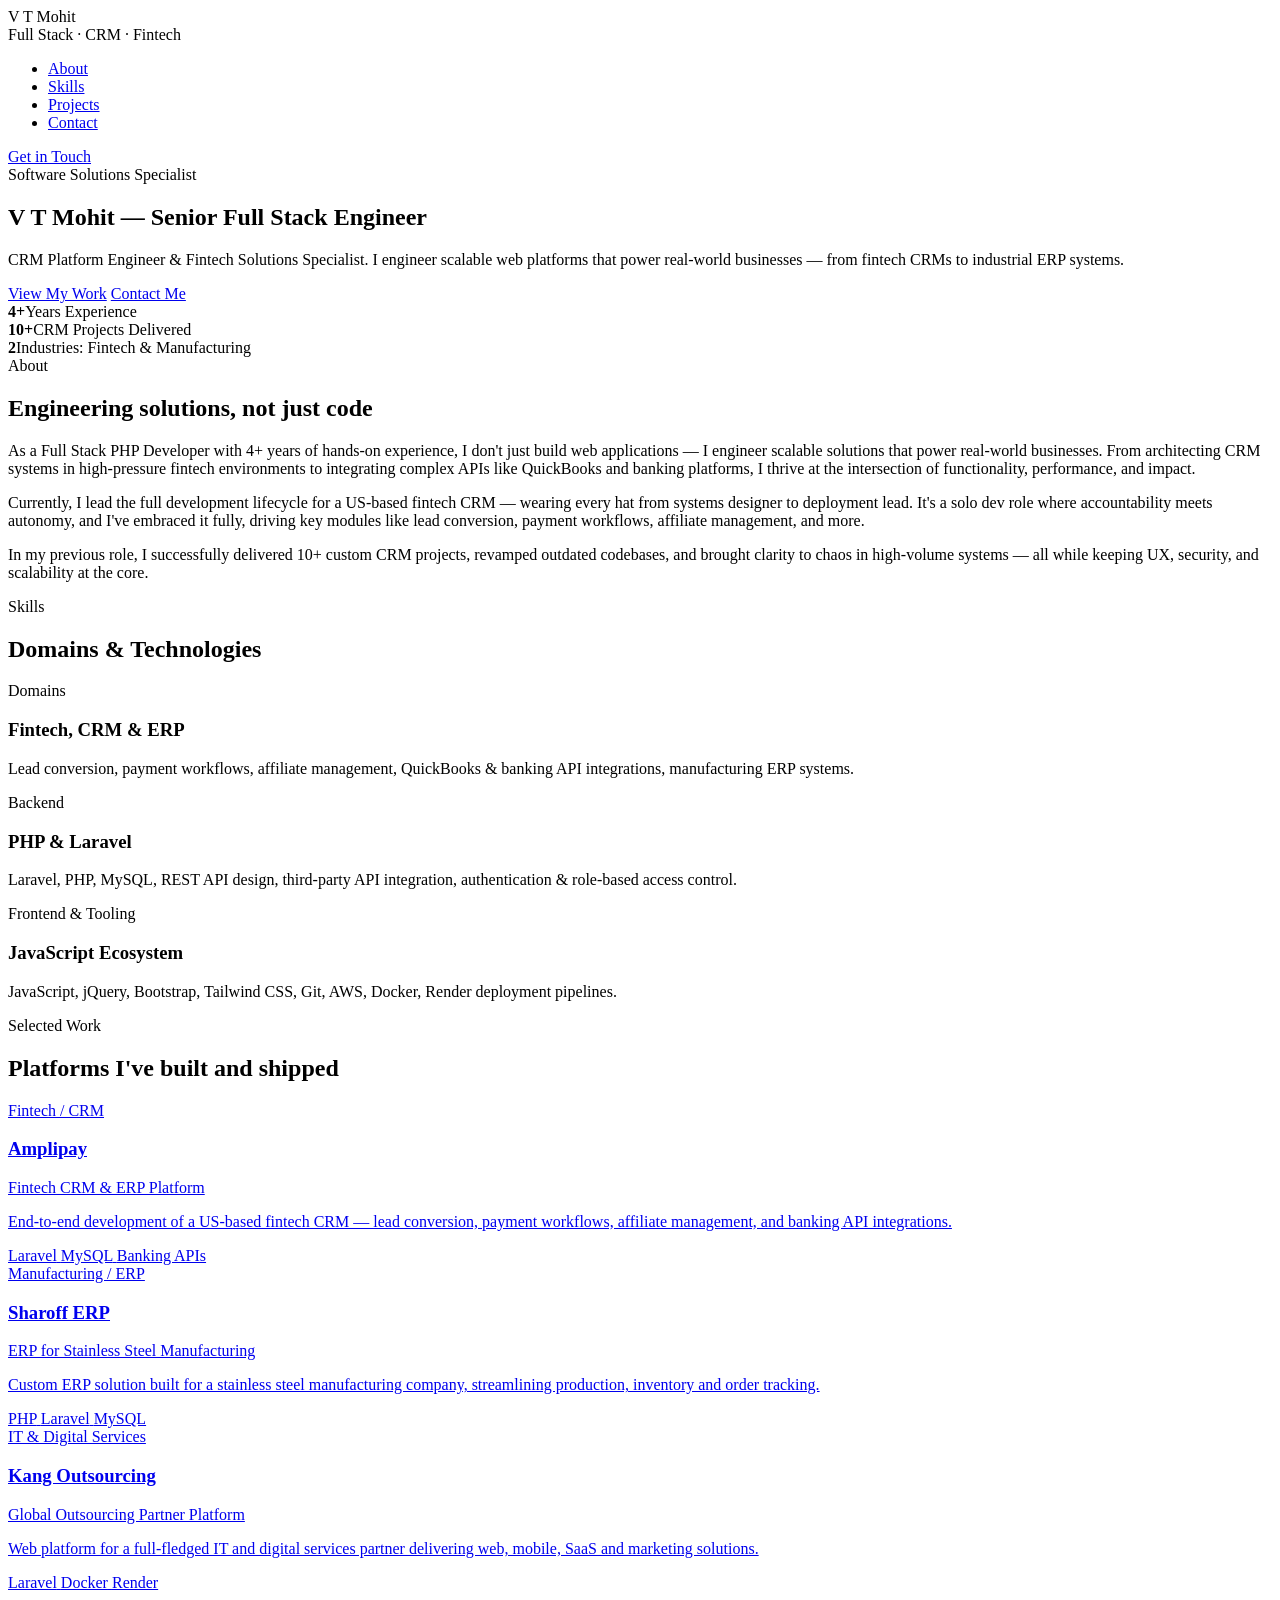
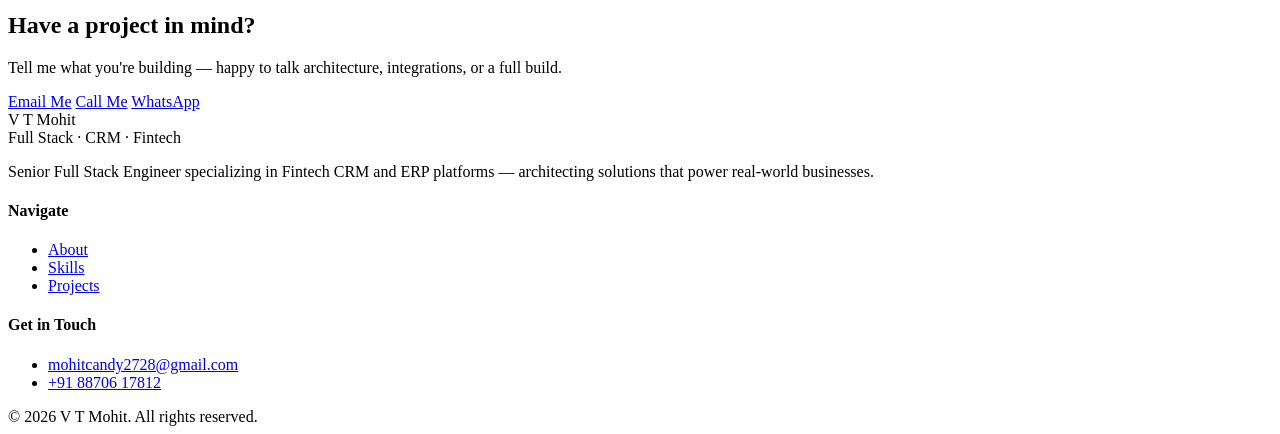
==== index.html @ b4bec5df "Create initial portfolio webpage in index.html This HTML file serves as a personal portfolio webpage" ====
<!DOCTYPE html>
<html lang="en">
<head>
    <meta charset="UTF-8">
    <meta name="viewport" content="width=device-width, initial-scale=1.0">
    <title>V T Mohit — Senior Full Stack | CRM Platform Engineer | Fintech Solutions Specialist</title>
    <meta name="description" content="Full Stack PHP Developer specializing in Fintech CRM and ERP solutions. 4+ years engineering scalable business platforms.">
    <link rel="preconnect" href="https://fonts.googleapis.com">
    <link href="https://fonts.googleapis.com/css2?family=Playfair+Display:wght@600;700&family=Inter:wght@400;500;600;700&display=swap" rel="stylesheet">
    <link rel="stylesheet" href="css/style.css">
</head>
<body>

    <header class="site-header">
        <div class="container nav">
            <div class="brand">
                <div class="brand-text">
                    <div class="name">V T Mohit</div>
                    <div class="tag">Full Stack &middot; CRM &middot; Fintech</div>
                </div>
            </div>
            <ul class="nav-links">
                <li><a href="#about">About</a></li>
                <li><a href="#skills">Skills</a></li>
                <li><a href="#projects">Projects</a></li>
                <li><a href="#contact">Contact</a></li>
            </ul>
            <div class="nav-cta">
                <a href="mailto:mohitcandy2728@gmail.com" class="btn btn-gold">Get in Touch</a>
            </div>
        </div>
    </header>

    <section class="hero">
        <div class="container hero-inner">
            <div class="eyebrow">Software Solutions Specialist</div>
            <h1>V T Mohit — <span class="accent">Senior Full Stack</span> Engineer</h1>
            <p class="lead">CRM Platform Engineer &amp; Fintech Solutions Specialist. I engineer scalable web platforms that power real-world businesses — from fintech CRMs to industrial ERP systems.</p>
            <div class="hero-actions">
                <a href="#projects" class="btn btn-gold">View My Work</a>
                <a href="#contact" class="btn btn-outline">Contact Me</a>
            </div>
            <div class="hero-stats">
                <div><strong>4+</strong><span>Years Experience</span></div>
                <div><strong>10+</strong><span>CRM Projects Delivered</span></div>
                <div><strong>2</strong><span>Industries: Fintech &amp; Manufacturing</span></div>
            </div>
        </div>
    </section>

    <section id="about">
        <div class="container">
            <div class="section-head">
                <div class="eyebrow">About</div>
                <h2>Engineering solutions, not just code</h2>
            </div>
            <div class="grid-2">
                <div>
                    <p>As a Full Stack PHP Developer with 4+ years of hands-on experience, I don't just build web applications — I engineer scalable solutions that power real-world businesses. From architecting CRM systems in high-pressure fintech environments to integrating complex APIs like QuickBooks and banking platforms, I thrive at the intersection of functionality, performance, and impact.</p>
                    <p>Currently, I lead the full development lifecycle for a US-based fintech CRM — wearing every hat from systems designer to deployment lead. It's a solo dev role where accountability meets autonomy, and I've embraced it fully, driving key modules like lead conversion, payment workflows, affiliate management, and more.</p>
                </div>
                <div>
                    <p>In my previous role, I successfully delivered 10+ custom CRM projects, revamped outdated codebases, and brought clarity to chaos in high-volume systems — all while keeping UX, security, and scalability at the core.</p>
                </div>
            </div>
        </div>
    </section>

    <section id="skills" class="section-alt">
        <div class="container">
            <div class="section-head">
                <div class="eyebrow">Skills</div>
                <h2>Domains &amp; Technologies</h2>
            </div>
            <div class="grid-3">
                <div class="card">
                    <div class="num">Domains</div>
                    <h3>Fintech, CRM &amp; ERP</h3>
                    <p>Lead conversion, payment workflows, affiliate management, QuickBooks &amp; banking API integrations, manufacturing ERP systems.</p>
                </div>
                <div class="card">
                    <div class="num">Backend</div>
                    <h3>PHP &amp; Laravel</h3>
                    <p>Laravel, PHP, MySQL, REST API design, third-party API integration, authentication &amp; role-based access control.</p>
                </div>
                <div class="card">
                    <div class="num">Frontend &amp; Tooling</div>
                    <h3>JavaScript Ecosystem</h3>
                    <p>JavaScript, jQuery, Bootstrap, Tailwind CSS, Git, AWS, Docker, Render deployment pipelines.</p>
                </div>
            </div>
        </div>
    </section>

    <section id="projects">
        <div class="container">
            <div class="section-head">
                <div class="eyebrow">Selected Work</div>
                <h2>Platforms I've built and shipped</h2>
            </div>
            <div class="grid-3">
                <a href="#" class="pf-card">
                    <span class="industry">Fintech / CRM</span>
                    <h3>Amplipay</h3>
                    <div class="tagline">Fintech CRM &amp; ERP Platform</div>
                    <p class="summary">End-to-end development of a US-based fintech CRM — lead conversion, payment workflows, affiliate management, and banking API integrations.</p>
                    <div class="stack">
                        <span class="chip">Laravel</span>
                        <span class="chip">MySQL</span>
                        <span class="chip">Banking APIs</span>
                    </div>
                </a>
                <a href="#" class="pf-card">
                    <span class="industry">Manufacturing / ERP</span>
                    <h3>Sharoff ERP</h3>
                    <div class="tagline">ERP for Stainless Steel Manufacturing</div>
                    <p class="summary">Custom ERP solution built for a stainless steel manufacturing company, streamlining production, inventory and order tracking.</p>
                    <div class="stack">
                        <span class="chip">PHP</span>
                        <span class="chip">Laravel</span>
                        <span class="chip">MySQL</span>
                    </div>
                </a>
                <a href="https://kangoutsourcing-1.onrender.com" target="_blank" class="pf-card">
                    <span class="industry">IT &amp; Digital Services</span>
                    <h3>Kang Outsourcing</h3>
                    <div class="tagline">Global Outsourcing Partner Platform</div>
                    <p class="summary">Web platform for a full-fledged IT and digital services partner delivering web, mobile, SaaS and marketing solutions.</p>
                    <div class="stack">
                        <span class="chip">Laravel</span>
                        <span class="chip">Docker</span>
                        <span class="chip">Render</span>
                    </div>
                </a>
            </div>
        </div>
    </section>

    <section class="cta-band" id="contact">
        <div class="container">
            <h2>Have a project in mind?</h2>
            <p>Tell me what you're building — happy to talk architecture, integrations, or a full build.</p>
            <div class="hero-actions" style="justify-content:center;">
                <a href="mailto:mohitcandy2728@gmail.com" class="btn btn-gold">Email Me</a>
                <a href="tel:+918870617812" class="btn btn-outline">Call Me</a>
                <a href="https://wa.me/918870617812" target="_blank" class="btn btn-outline">WhatsApp</a>
            </div>
        </div>
    </section>

    <footer class="site-footer">
        <div class="container">
            <div class="footer-grid">
                <div class="footer-brand">
                    <div class="brand-text">
                        <div class="name">V T Mohit</div>
                        <div class="tag">Full Stack &middot; CRM &middot; Fintech</div>
                    </div>
                    <p>Senior Full Stack Engineer specializing in Fintech CRM and ERP platforms — architecting solutions that power real-world businesses.</p>
                </div>
                <div>
                    <h4>Navigate</h4>
                    <ul>
                        <li><a href="#about">About</a></li>
                        <li><a href="#skills">Skills</a></li>
                        <li><a href="#projects">Projects</a></li>
                    </ul>
                </div>
                <div>
                    <h4>Get in Touch</h4>
                    <ul>
                        <li><a href="mailto:mohitcandy2728@gmail.com">mohitcandy2728@gmail.com</a></li>
                        <li><a href="tel:+918870617812">+91 88706 17812</a></li>
                    </ul>
                </div>
            </div>
            <div class="footer-bottom">
                <span>&copy; 2026 V T Mohit. All rights reserved.</span>
            </div>
        </div>
    </footer>

</body>
</html>
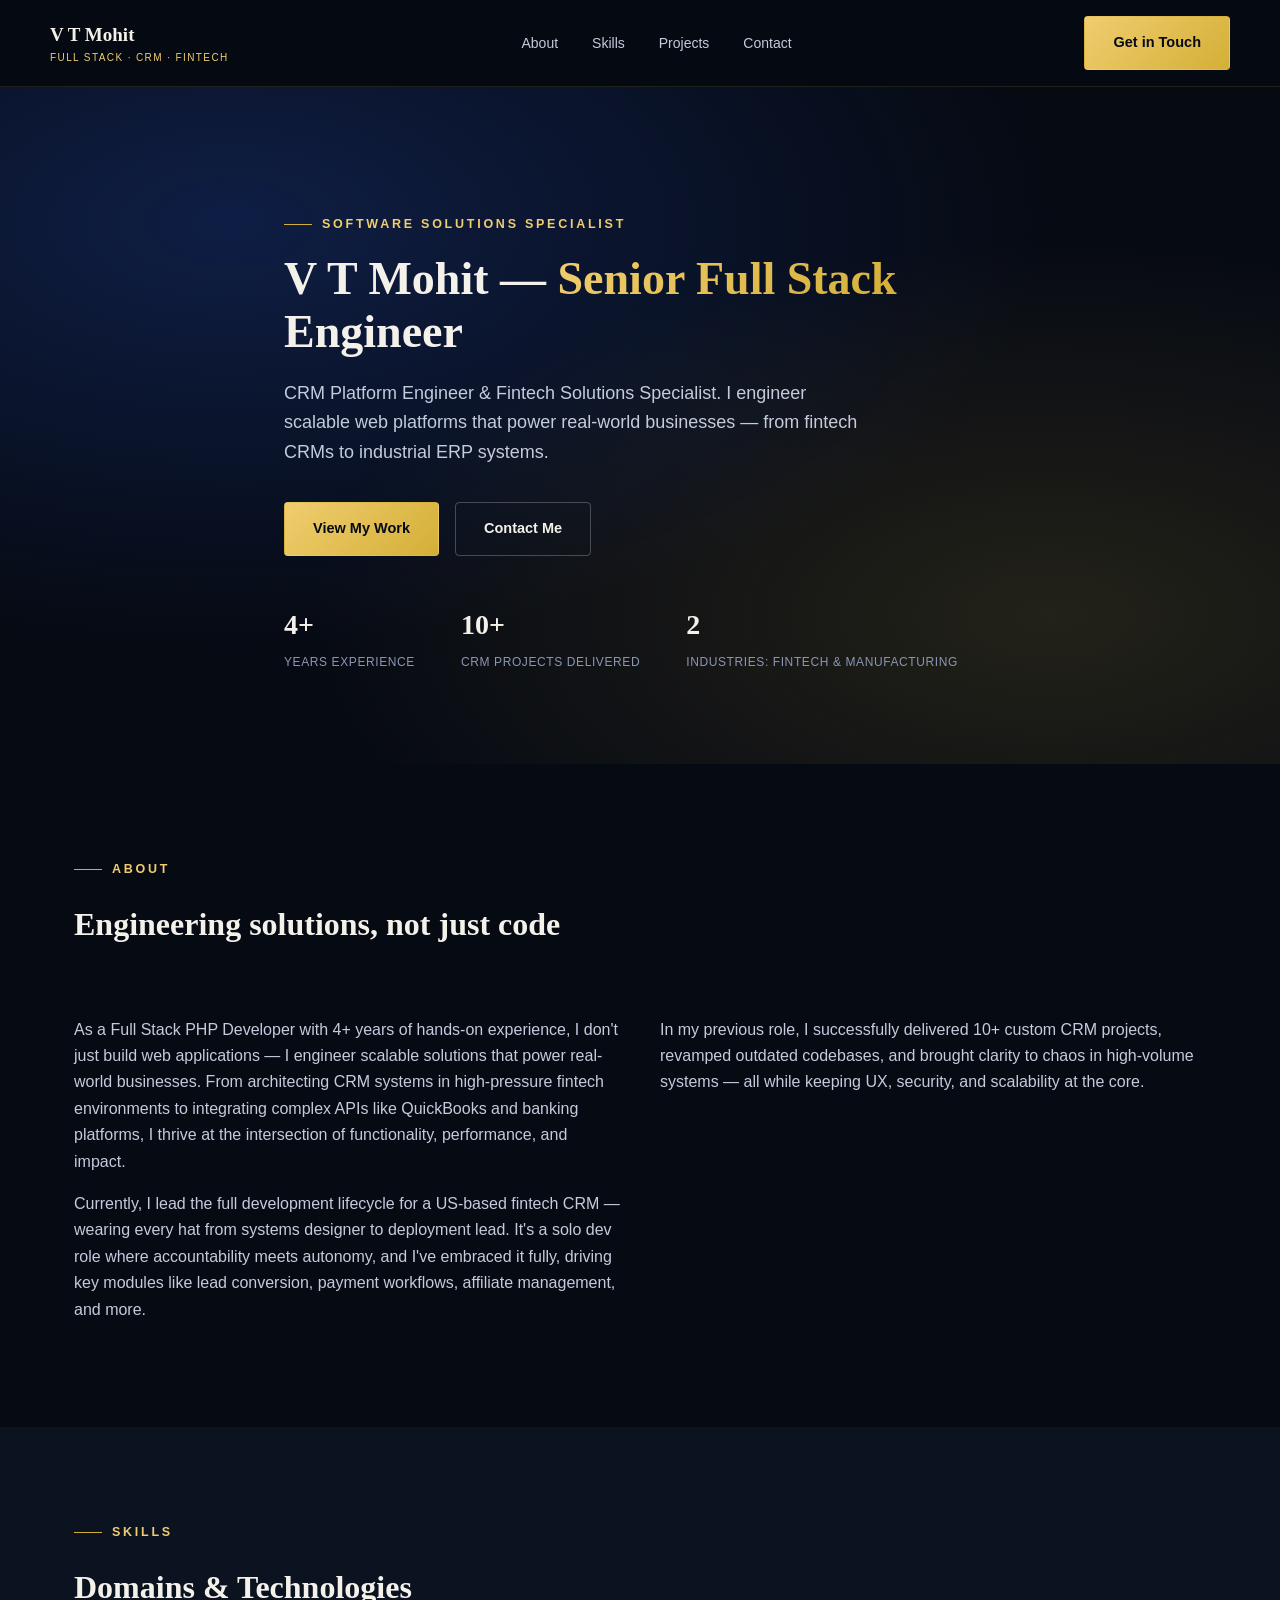
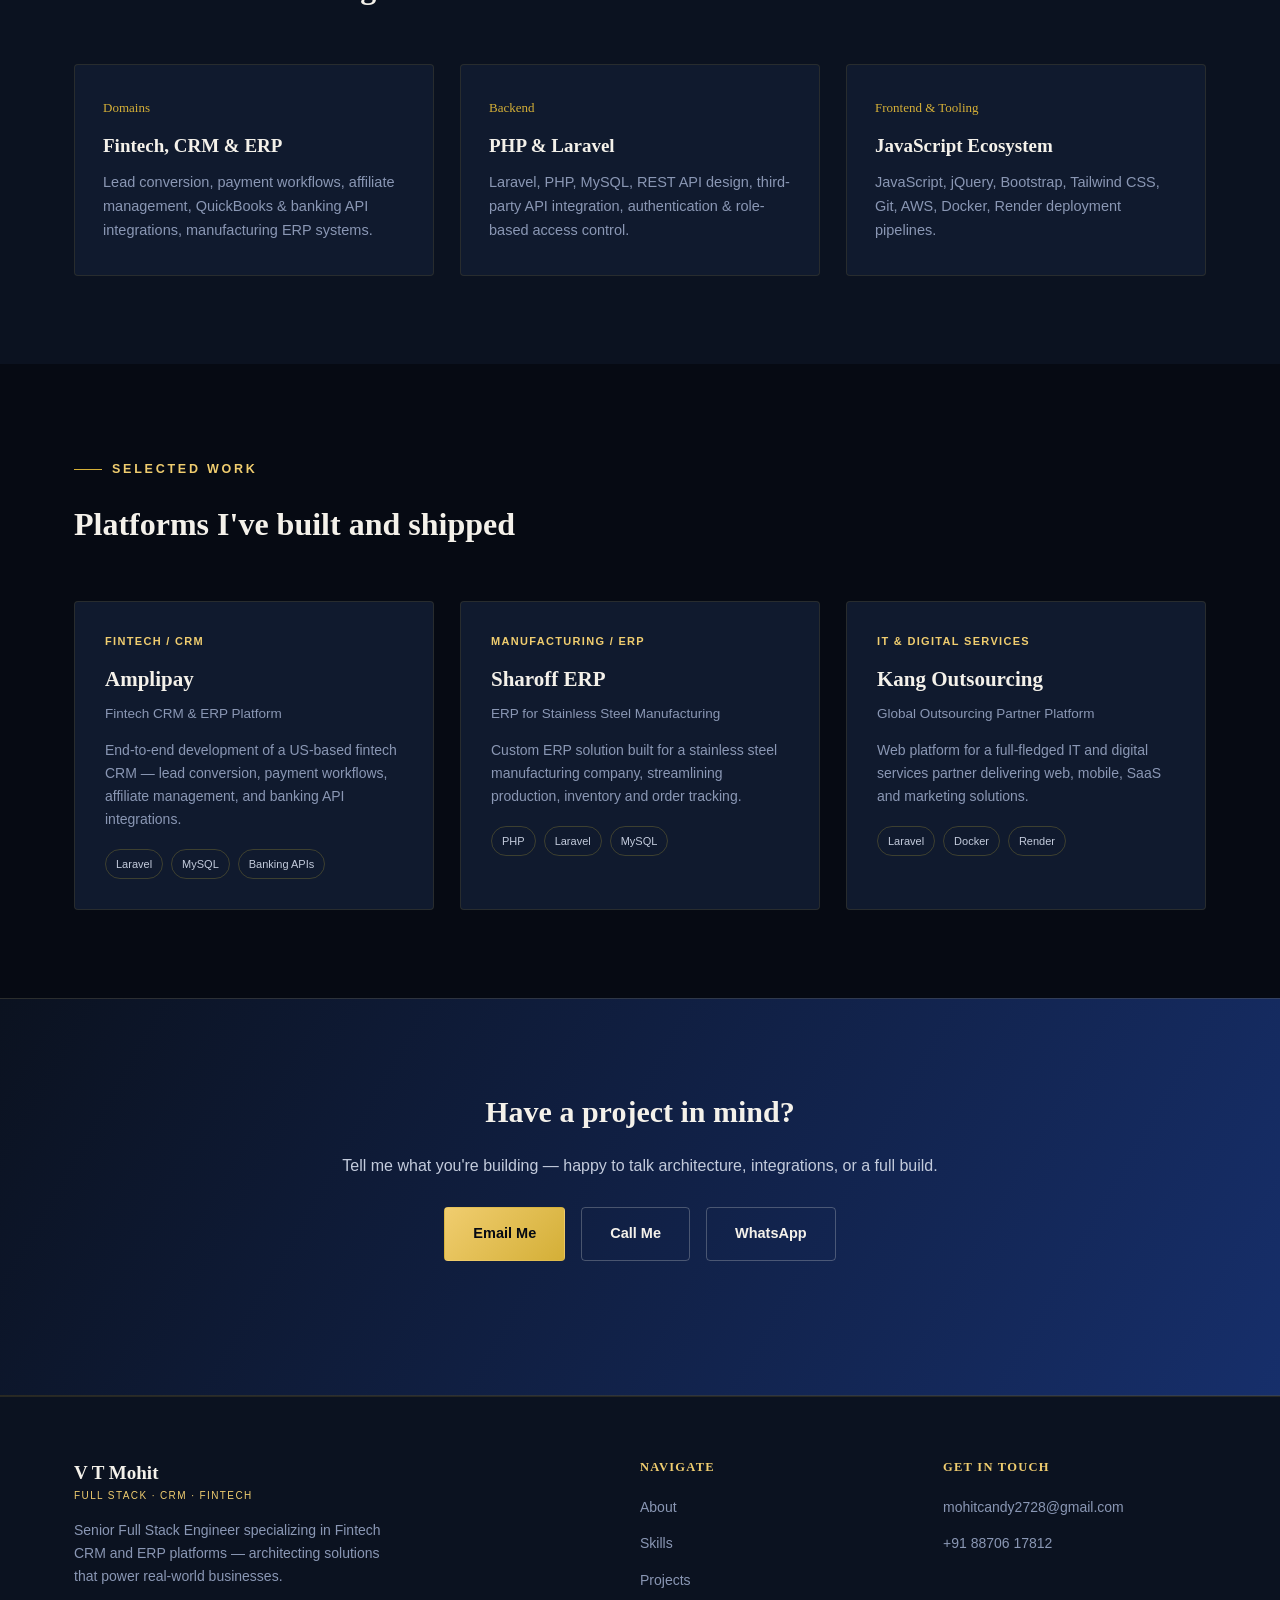
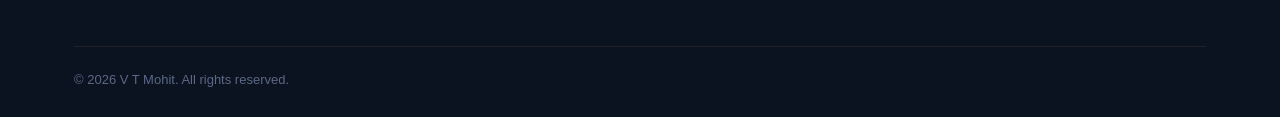
==== commit 81f75d05: "Update stylesheet link in index.html" ====
--- a/index.html
+++ b/index.html
@@ -7,7 +7,7 @@
     <meta name="description" content="Full Stack PHP Developer specializing in Fintech CRM and ERP solutions. 4+ years engineering scalable business platforms.">
     <link rel="preconnect" href="https://fonts.googleapis.com">
     <link href="https://fonts.googleapis.com/css2?family=Playfair+Display:wght@600;700&family=Inter:wght@400;500;600;700&display=swap" rel="stylesheet">
-    <link rel="stylesheet" href="css/style.css">
+    <link rel="stylesheet" href="style.css">
 </head>
 <body>
 
--- a/style.css
+++ b/style.css
@@ -0,0 +1,143 @@
+/* ==========================================================================
+   V T Mohit — Portfolio theme (matches Kang Outsourcing tokens)
+   ========================================================================== */
+:root {
+  --navy-950: #060a13;
+  --navy-900: #0b1220;
+  --navy-800: #101a2e;
+  --blue-500: #2451c4;
+  --gold-500: #d4af37;
+  --gold-300: #f0cd6f;
+  --ivory:    #f4f1ea;
+  --slate-300:#c3cbdc;
+  --slate-400:#8a97b4;
+  --slate-500:#5c6885;
+
+  --font-display: "Playfair Display", "Georgia", serif;
+  --font-body: "Inter", -apple-system, BlinkMacSystemFont, "Segoe UI", sans-serif;
+
+  --radius: 4px;
+  --container: 1180px;
+}
+
+* { box-sizing: border-box; }
+html { scroll-behavior: smooth; }
+
+body {
+  margin: 0;
+  background: var(--navy-950);
+  color: var(--slate-300);
+  font-family: var(--font-body);
+  font-size: 16px;
+  line-height: 1.65;
+  -webkit-font-smoothing: antialiased;
+}
+
+a { color: inherit; text-decoration: none; }
+
+h1, h2, h3, h4 {
+  font-family: var(--font-display);
+  color: var(--ivory);
+  margin: 0 0 0.5em;
+  font-weight: 600;
+}
+
+.container { max-width: var(--container); margin: 0 auto; padding: 0 24px; }
+
+.eyebrow {
+  display: inline-flex; align-items: center; gap: 10px;
+  font-size: 12.5px; letter-spacing: 0.22em; text-transform: uppercase;
+  color: var(--gold-300); font-weight: 600; margin-bottom: 18px;
+}
+.eyebrow::before { content: ""; width: 28px; height: 1px; background: var(--gold-500); }
+
+.btn {
+  display: inline-flex; align-items: center; gap: 8px;
+  padding: 14px 28px; border-radius: var(--radius); font-weight: 600;
+  font-size: 14.5px; cursor: pointer; border: 1px solid transparent; transition: all .2s ease;
+}
+.btn-gold { background: linear-gradient(135deg, var(--gold-300), var(--gold-500)); color: var(--navy-950); }
+.btn-gold:hover { filter: brightness(1.08); transform: translateY(-1px); }
+.btn-outline { border-color: rgba(244,241,234,0.25); color: var(--ivory); }
+.btn-outline:hover { border-color: var(--gold-500); color: var(--gold-300); }
+
+.site-header {
+  position: sticky; top: 0; z-index: 100;
+  background: rgba(6,10,19,0.86); backdrop-filter: blur(10px);
+  border-bottom: 1px solid rgba(212,175,55,0.14);
+}
+.nav { display: flex; align-items: center; justify-content: space-between; padding: 16px 0; }
+.brand-text .name { font-family: var(--font-display); color: var(--ivory); font-size: 19px; font-weight: 700; }
+.brand-text .tag { font-size: 10px; letter-spacing: 0.14em; text-transform: uppercase; color: var(--gold-300); }
+.nav-links { display: flex; gap: 34px; list-style: none; margin: 0; padding: 0; }
+.nav-links a { font-size: 14px; font-weight: 500; color: var(--slate-300); }
+.nav-links a:hover { color: var(--ivory); }
+
+@media (max-width: 800px) { .nav-links { display: none; } }
+
+.hero {
+  padding: 120px 0 90px;
+  background:
+    radial-gradient(ellipse at 18% 20%, rgba(36,81,196,0.28), transparent 55%),
+    radial-gradient(ellipse at 82% 78%, rgba(212,175,55,0.14), transparent 50%),
+    var(--navy-950);
+}
+.hero-inner { max-width: 760px; }
+.hero h1 { font-size: 46px; line-height: 1.15; margin-bottom: 20px; }
+.hero h1 .accent {
+  background: linear-gradient(135deg, var(--gold-300), var(--gold-500));
+  -webkit-background-clip: text; background-clip: text; color: transparent;
+}
+.hero p.lead { font-size: 18px; color: var(--slate-300); max-width: 580px; margin-bottom: 34px; }
+.hero-actions { display: flex; gap: 16px; flex-wrap: wrap; margin-bottom: 46px; }
+.hero-stats { display: flex; gap: 46px; flex-wrap: wrap; }
+.hero-stats div strong { display:block; font-family: var(--font-display); font-size: 28px; color: var(--ivory); }
+.hero-stats div span { font-size: 12px; letter-spacing: .05em; text-transform: uppercase; color: var(--slate-400); }
+
+section { padding: 88px 0; }
+.section-head { max-width: 640px; margin-bottom: 50px; }
+.section-head h2 { font-size: 32px; }
+.section-alt { background: var(--navy-900); }
+
+.grid-3 { display: grid; grid-template-columns: repeat(3, 1fr); gap: 26px; }
+.grid-2 { display: grid; grid-template-columns: repeat(2, 1fr); gap: 40px; }
+@media (max-width: 900px) { .grid-3, .grid-2 { grid-template-columns: 1fr; } }
+
+.card {
+  background: var(--navy-800); border: 1px solid rgba(212,175,55,0.12);
+  border-radius: var(--radius); padding: 32px 28px; transition: all .2s ease;
+}
+.card:hover { border-color: rgba(212,175,55,0.4); transform: translateY(-3px); }
+.card .num { font-family: var(--font-display); color: var(--gold-500); font-size: 13px; margin-bottom: 12px; }
+.card h3 { font-size: 19px; margin-bottom: 10px; }
+.card p { font-size: 14.5px; color: var(--slate-400); margin: 0; }
+
+.pf-card {
+  display: block; background: var(--navy-800); border: 1px solid rgba(212,175,55,0.12);
+  border-radius: var(--radius); padding: 30px; height: 100%;
+}
+.pf-card:hover { border-color: var(--gold-500); }
+.pf-card .industry { font-size: 11px; letter-spacing: .12em; text-transform: uppercase; color: var(--gold-300); font-weight: 700; margin-bottom: 12px; display:block; }
+.pf-card h3 { font-size: 21px; margin-bottom: 6px; }
+.pf-card .tagline { font-size: 13.5px; color: var(--slate-400); margin-bottom: 14px; }
+.pf-card p.summary { font-size: 14px; color: var(--slate-400); }
+.pf-card .stack { display: flex; flex-wrap: wrap; gap: 8px; margin-top: 18px; }
+.chip { font-size: 11px; padding: 5px 10px; border-radius: 100px; border: 1px solid rgba(196,175,55,0.25); color: var(--slate-300); }
+
+.cta-band {
+  background: linear-gradient(120deg, var(--navy-900), var(--blue-500) 220%);
+  border-top: 1px solid rgba(212,175,55,0.15); border-bottom: 1px solid rgba(212,175,55,0.15);
+  text-align: center;
+}
+.cta-band h2 { font-size: 30px; margin-bottom: 12px; }
+.cta-band p { color: var(--slate-300); margin-bottom: 28px; }
+
+.site-footer { background: var(--navy-900); border-top: 1px solid rgba(212,175,55,0.14); padding: 60px 0 26px; }
+.footer-grid { display: grid; grid-template-columns: 2fr 1fr 1fr; gap: 40px; margin-bottom: 44px; }
+@media (max-width: 800px){ .footer-grid { grid-template-columns: 1fr; } }
+.footer-grid h4 { font-size: 12.5px; text-transform: uppercase; letter-spacing: .1em; color: var(--gold-300); margin-bottom: 16px; }
+.footer-grid ul { list-style:none; margin:0; padding:0; display:grid; gap: 10px; }
+.footer-grid a { font-size: 14px; color: var(--slate-400); }
+.footer-grid a:hover { color: var(--ivory); }
+.footer-brand p { font-size: 14px; color: var(--slate-400); max-width: 320px; margin-top: 14px; }
+.footer-bottom { border-top: 1px solid rgba(212,175,55,0.1); padding-top: 22px; font-size: 13px; color: var(--slate-500); }
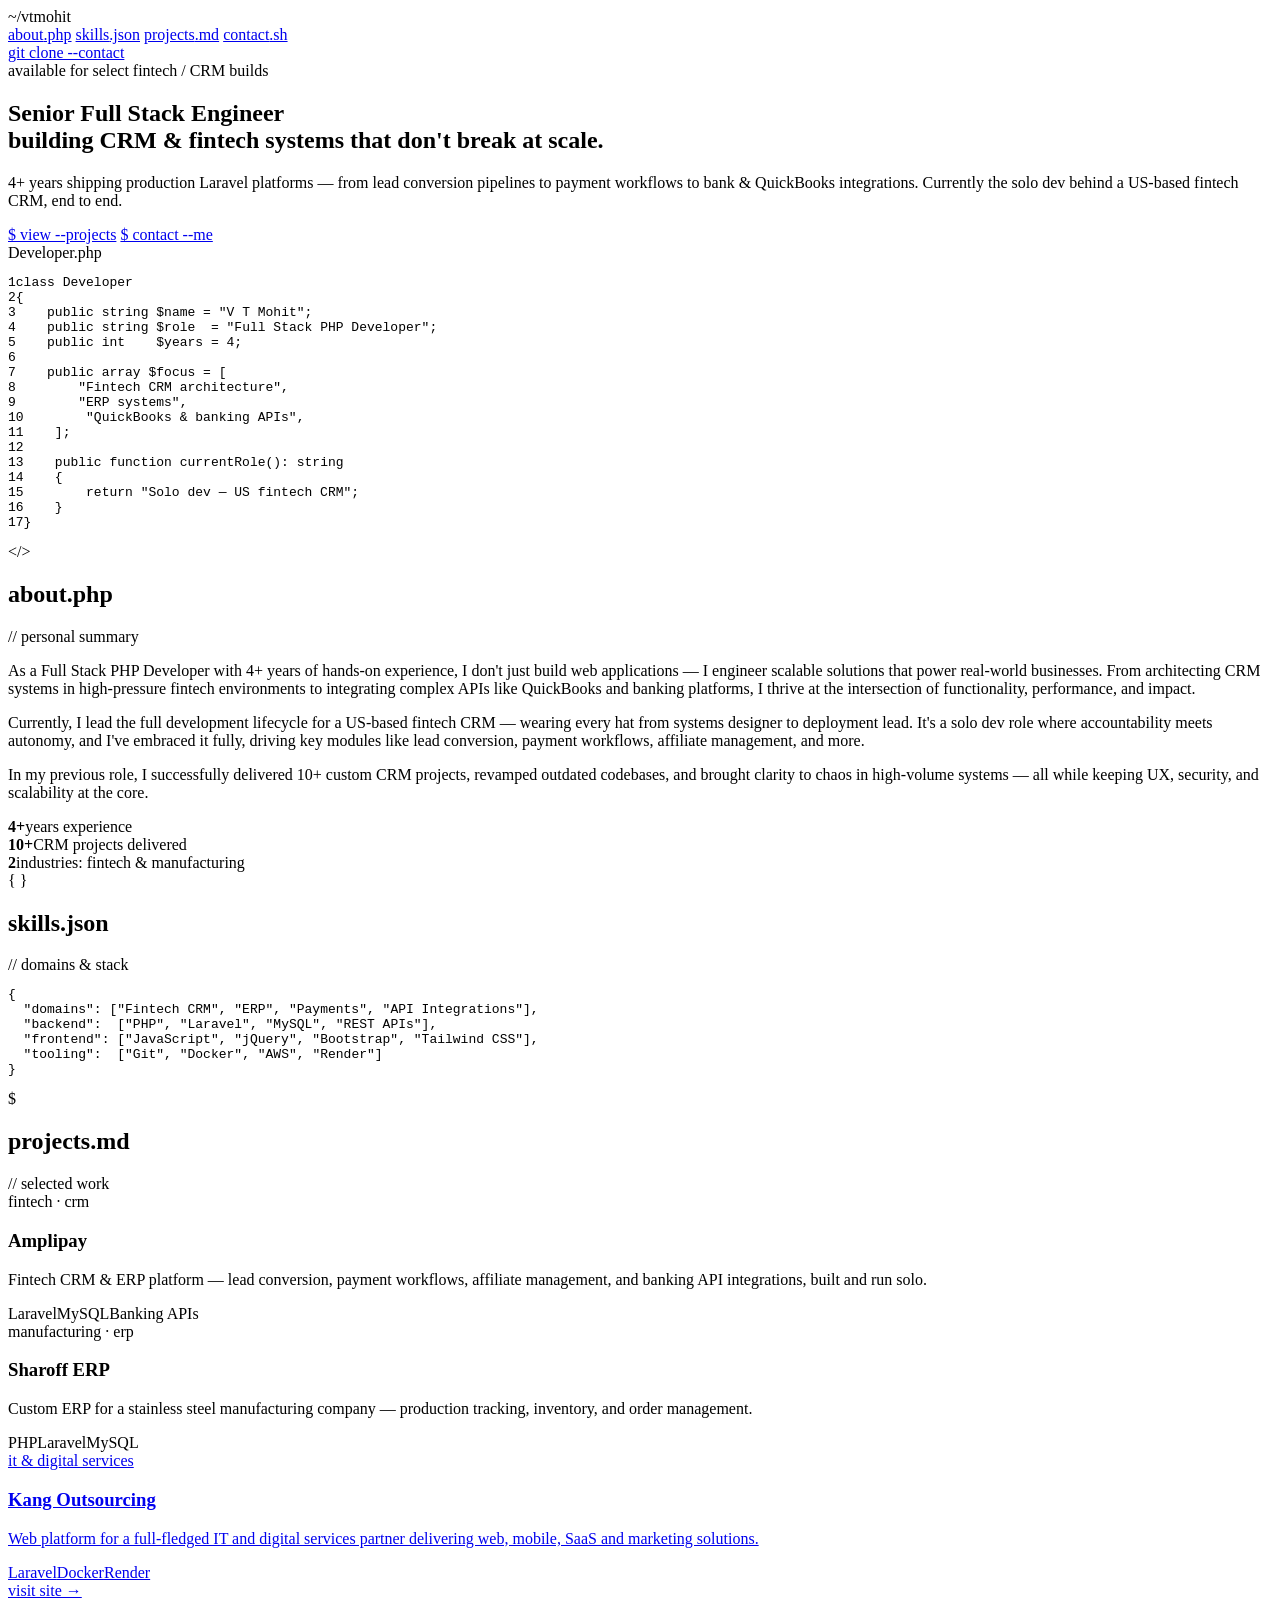
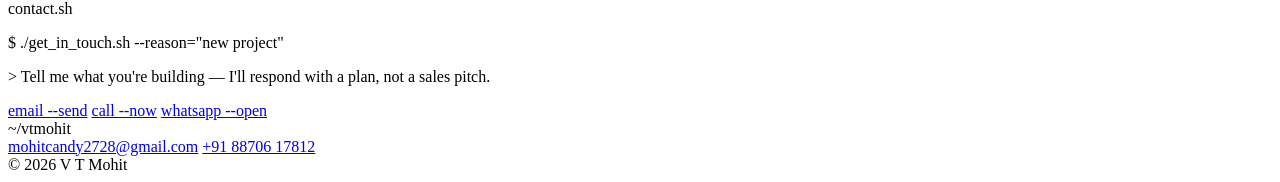
==== commit 07a205d7: "Update index.html" ====
--- a/index.html
+++ b/index.html
@@ -1,184 +1,192 @@
 <!DOCTYPE html>
 <html lang="en">
 <head>
-    <meta charset="UTF-8">
-    <meta name="viewport" content="width=device-width, initial-scale=1.0">
-    <title>V T Mohit — Senior Full Stack | CRM Platform Engineer | Fintech Solutions Specialist</title>
-    <meta name="description" content="Full Stack PHP Developer specializing in Fintech CRM and ERP solutions. 4+ years engineering scalable business platforms.">
-    <link rel="preconnect" href="https://fonts.googleapis.com">
-    <link href="https://fonts.googleapis.com/css2?family=Playfair+Display:wght@600;700&family=Inter:wght@400;500;600;700&display=swap" rel="stylesheet">
-    <link rel="stylesheet" href="style.css">
+<meta charset="UTF-8">
+<meta name="viewport" content="width=device-width, initial-scale=1.0">
+<title>V T MOHIT — Senior Full Stack | CRM Platform Engineer | Fintech Solutions Specialist</title>
+<meta name="description" content="Full Stack PHP Developer specializing in Fintech CRM and ERP solutions. 4+ years engineering scalable business platforms.">
+<link rel="preconnect" href="https://fonts.googleapis.com">
+<link href="https://fonts.googleapis.com/css2?family=JetBrains+Mono:wght@400;500;600;700&family=Inter:wght@400;500;600;700&display=swap" rel="stylesheet">
+<link rel="stylesheet" href="css/style.css">
 </head>
 <body>
 
-    <header class="site-header">
-        <div class="container nav">
-            <div class="brand">
-                <div class="brand-text">
-                    <div class="name">V T Mohit</div>
-                    <div class="tag">Full Stack &middot; CRM &middot; Fintech</div>
-                </div>
-            </div>
-            <ul class="nav-links">
-                <li><a href="#about">About</a></li>
-                <li><a href="#skills">Skills</a></li>
-                <li><a href="#projects">Projects</a></li>
-                <li><a href="#contact">Contact</a></li>
-            </ul>
-            <div class="nav-cta">
-                <a href="mailto:mohitcandy2728@gmail.com" class="btn btn-gold">Get in Touch</a>
-            </div>
+<div class="scan"></div>
+
+<header class="topbar">
+  <div class="container topbar-inner">
+    <div class="logo">
+      <span class="prompt">~/</span><span class="logo-name">vtmohit</span>
+    </div>
+    <nav class="tabs">
+      <a href="#about" class="tab">about<span class="ext">.php</span></a>
+      <a href="#skills" class="tab">skills<span class="ext">.json</span></a>
+      <a href="#projects" class="tab">projects<span class="ext">.md</span></a>
+      <a href="#contact" class="tab">contact<span class="ext">.sh</span></a>
+    </nav>
+    <a href="mailto:mohitcandy2728@gmail.com" class="btn btn-primary">git clone --contact</a>
+  </div>
+</header>
+
+<main>
+
+  <section class="hero">
+    <div class="container hero-grid">
+      <div class="hero-copy">
+        <div class="badge"><span class="dot"></span>available for select fintech / CRM builds</div>
+        <h1>Senior Full Stack Engineer <br><span class="grad">building CRM &amp; fintech systems that don't break at scale.</span></h1>
+        <p class="lead">4+ years shipping production Laravel platforms — from lead conversion pipelines to payment workflows to bank &amp; QuickBooks integrations. Currently the solo dev behind a US-based fintech CRM, end to end.</p>
+        <div class="hero-actions">
+          <a href="#projects" class="btn btn-primary">$ view --projects</a>
+          <a href="#contact" class="btn btn-ghost">$ contact --me</a>
         </div>
-    </header>
+      </div>
 
-    <section class="hero">
-        <div class="container hero-inner">
-            <div class="eyebrow">Software Solutions Specialist</div>
-            <h1>V T Mohit — <span class="accent">Senior Full Stack</span> Engineer</h1>
-            <p class="lead">CRM Platform Engineer &amp; Fintech Solutions Specialist. I engineer scalable web platforms that power real-world businesses — from fintech CRMs to industrial ERP systems.</p>
-            <div class="hero-actions">
-                <a href="#projects" class="btn btn-gold">View My Work</a>
-                <a href="#contact" class="btn btn-outline">Contact Me</a>
-            </div>
-            <div class="hero-stats">
-                <div><strong>4+</strong><span>Years Experience</span></div>
-                <div><strong>10+</strong><span>CRM Projects Delivered</span></div>
-                <div><strong>2</strong><span>Industries: Fintech &amp; Manufacturing</span></div>
-            </div>
+      <div class="editor">
+        <div class="editor-titlebar">
+          <span class="editor-dot red"></span>
+          <span class="editor-dot yellow"></span>
+          <span class="editor-dot green"></span>
+          <span class="editor-filename">Developer.php</span>
         </div>
-    </section>
+        <div class="editor-body">
+<pre><code><span class="ln">1</span><span class="tok-kw">class</span> <span class="tok-class">Developer</span>
+<span class="ln">2</span><span class="tok-punc">{</span>
+<span class="ln">3</span>    <span class="tok-kw">public</span> <span class="tok-type">string</span> <span class="tok-var">$name</span> <span class="tok-punc">=</span> <span class="tok-str">"V T Mohit"</span><span class="tok-punc">;</span>
+<span class="ln">4</span>    <span class="tok-kw">public</span> <span class="tok-type">string</span> <span class="tok-var">$role</span>  <span class="tok-punc">=</span> <span class="tok-str">"Full Stack PHP Developer"</span><span class="tok-punc">;</span>
+<span class="ln">5</span>    <span class="tok-kw">public</span> <span class="tok-type">int</span>    <span class="tok-var">$years</span> <span class="tok-punc">=</span> <span class="tok-num">4</span><span class="tok-punc">;</span>
+<span class="ln">6</span>
+<span class="ln">7</span>    <span class="tok-kw">public</span> <span class="tok-type">array</span> <span class="tok-var">$focus</span> <span class="tok-punc">=</span> <span class="tok-punc">[</span>
+<span class="ln">8</span>        <span class="tok-str">"Fintech CRM architecture"</span><span class="tok-punc">,</span>
+<span class="ln">9</span>        <span class="tok-str">"ERP systems"</span><span class="tok-punc">,</span>
+<span class="ln">10</span>        <span class="tok-str">"QuickBooks &amp; banking APIs"</span><span class="tok-punc">,</span>
+<span class="ln">11</span>    <span class="tok-punc">];</span>
+<span class="ln">12</span>
+<span class="ln">13</span>    <span class="tok-kw">public function</span> <span class="tok-func">currentRole</span><span class="tok-punc">()</span><span class="tok-punc">:</span> <span class="tok-type">string</span>
+<span class="ln">14</span>    <span class="tok-punc">{</span>
+<span class="ln">15</span>        <span class="tok-kw">return</span> <span class="tok-str">"Solo dev — US fintech CRM"</span><span class="tok-punc">;</span>
+<span class="ln">16</span>    <span class="tok-punc">}</span>
+<span class="ln">17</span><span class="tok-punc">}</span><span class="cursor">&#8203;</span></code></pre>
+        </div>
+      </div>
+    </div>
+  </section>
 
-    <section id="about">
-        <div class="container">
-            <div class="section-head">
-                <div class="eyebrow">About</div>
-                <h2>Engineering solutions, not just code</h2>
-            </div>
-            <div class="grid-2">
-                <div>
-                    <p>As a Full Stack PHP Developer with 4+ years of hands-on experience, I don't just build web applications — I engineer scalable solutions that power real-world businesses. From architecting CRM systems in high-pressure fintech environments to integrating complex APIs like QuickBooks and banking platforms, I thrive at the intersection of functionality, performance, and impact.</p>
-                    <p>Currently, I lead the full development lifecycle for a US-based fintech CRM — wearing every hat from systems designer to deployment lead. It's a solo dev role where accountability meets autonomy, and I've embraced it fully, driving key modules like lead conversion, payment workflows, affiliate management, and more.</p>
-                </div>
-                <div>
-                    <p>In my previous role, I successfully delivered 10+ custom CRM projects, revamped outdated codebases, and brought clarity to chaos in high-volume systems — all while keeping UX, security, and scalability at the core.</p>
-                </div>
-            </div>
+  <section id="about">
+    <div class="container">
+      <div class="file-head">
+        <span class="file-icon">&lt;/&gt;</span>
+        <h2>about<span class="ext">.php</span></h2>
+        <span class="file-meta">// personal summary</span>
+      </div>
+      <div class="grid-2">
+        <div class="prose">
+          <p>As a Full Stack PHP Developer with 4+ years of hands-on experience, I don't just build web applications — I engineer scalable solutions that power real-world businesses. From architecting CRM systems in high-pressure fintech environments to integrating complex APIs like QuickBooks and banking platforms, I thrive at the intersection of functionality, performance, and impact.</p>
+          <p>Currently, I lead the full development lifecycle for a US-based fintech CRM — wearing every hat from systems designer to deployment lead. It's a solo dev role where accountability meets autonomy, and I've embraced it fully, driving key modules like lead conversion, payment workflows, affiliate management, and more.</p>
         </div>
-    </section>
+        <div class="prose">
+          <p>In my previous role, I successfully delivered 10+ custom CRM projects, revamped outdated codebases, and brought clarity to chaos in high-volume systems — all while keeping UX, security, and scalability at the core.</p>
+          <div class="stat-row">
+            <div class="stat"><strong>4+</strong><span>years experience</span></div>
+            <div class="stat"><strong>10+</strong><span>CRM projects delivered</span></div>
+            <div class="stat"><strong>2</strong><span>industries: fintech &amp; manufacturing</span></div>
+          </div>
+        </div>
+      </div>
+    </div>
+  </section>
 
-    <section id="skills" class="section-alt">
-        <div class="container">
-            <div class="section-head">
-                <div class="eyebrow">Skills</div>
-                <h2>Domains &amp; Technologies</h2>
-            </div>
-            <div class="grid-3">
-                <div class="card">
-                    <div class="num">Domains</div>
-                    <h3>Fintech, CRM &amp; ERP</h3>
-                    <p>Lead conversion, payment workflows, affiliate management, QuickBooks &amp; banking API integrations, manufacturing ERP systems.</p>
-                </div>
-                <div class="card">
-                    <div class="num">Backend</div>
-                    <h3>PHP &amp; Laravel</h3>
-                    <p>Laravel, PHP, MySQL, REST API design, third-party API integration, authentication &amp; role-based access control.</p>
-                </div>
-                <div class="card">
-                    <div class="num">Frontend &amp; Tooling</div>
-                    <h3>JavaScript Ecosystem</h3>
-                    <p>JavaScript, jQuery, Bootstrap, Tailwind CSS, Git, AWS, Docker, Render deployment pipelines.</p>
-                </div>
-            </div>
+  <section id="skills" class="section-alt">
+    <div class="container">
+      <div class="file-head">
+        <span class="file-icon">{ }</span>
+        <h2>skills<span class="ext">.json</span></h2>
+        <span class="file-meta">// domains &amp; stack</span>
+      </div>
+
+      <div class="json-block">
+        <pre><code><span class="tok-punc">{</span>
+  <span class="tok-key">"domains"</span><span class="tok-punc">:</span> <span class="tok-punc">[</span><span class="tok-str">"Fintech CRM"</span><span class="tok-punc">,</span> <span class="tok-str">"ERP"</span><span class="tok-punc">,</span> <span class="tok-str">"Payments"</span><span class="tok-punc">,</span> <span class="tok-str">"API Integrations"</span><span class="tok-punc">]</span><span class="tok-punc">,</span>
+  <span class="tok-key">"backend"</span><span class="tok-punc">:</span>  <span class="tok-punc">[</span><span class="tok-str">"PHP"</span><span class="tok-punc">,</span> <span class="tok-str">"Laravel"</span><span class="tok-punc">,</span> <span class="tok-str">"MySQL"</span><span class="tok-punc">,</span> <span class="tok-str">"REST APIs"</span><span class="tok-punc">]</span><span class="tok-punc">,</span>
+  <span class="tok-key">"frontend"</span><span class="tok-punc">:</span> <span class="tok-punc">[</span><span class="tok-str">"JavaScript"</span><span class="tok-punc">,</span> <span class="tok-str">"jQuery"</span><span class="tok-punc">,</span> <span class="tok-str">"Bootstrap"</span><span class="tok-punc">,</span> <span class="tok-str">"Tailwind CSS"</span><span class="tok-punc">]</span><span class="tok-punc">,</span>
+  <span class="tok-key">"tooling"</span><span class="tok-punc">:</span>  <span class="tok-punc">[</span><span class="tok-str">"Git"</span><span class="tok-punc">,</span> <span class="tok-str">"Docker"</span><span class="tok-punc">,</span> <span class="tok-str">"AWS"</span><span class="tok-punc">,</span> <span class="tok-str">"Render"</span><span class="tok-punc">]</span>
+<span class="tok-punc">}</span></code></pre>
+      </div>
+    </div>
+  </section>
+
+  <section id="projects">
+    <div class="container">
+      <div class="file-head">
+        <span class="file-icon">$</span>
+        <h2>projects<span class="ext">.md</span></h2>
+        <span class="file-meta">// selected work</span>
+      </div>
+
+      <div class="grid-3">
+        <div class="project-card">
+          <div class="project-tag">fintech &middot; crm</div>
+          <h3>Amplipay</h3>
+          <p>Fintech CRM &amp; ERP platform — lead conversion, payment workflows, affiliate management, and banking API integrations, built and run solo.</p>
+          <div class="stack-line">
+            <span>Laravel</span><span>MySQL</span><span>Banking&nbsp;APIs</span>
+          </div>
         </div>
-    </section>
+        <div class="project-card">
+          <div class="project-tag">manufacturing &middot; erp</div>
+          <h3>Sharoff ERP</h3>
+          <p>Custom ERP for a stainless steel manufacturing company — production tracking, inventory, and order management.</p>
+          <div class="stack-line">
+            <span>PHP</span><span>Laravel</span><span>MySQL</span>
+          </div>
+        </div>
+        <a href="https://kangoutsourcing-1.onrender.com" target="_blank" class="project-card project-link">
+          <div class="project-tag">it &amp; digital services</div>
+          <h3>Kang Outsourcing</h3>
+          <p>Web platform for a full-fledged IT and digital services partner delivering web, mobile, SaaS and marketing solutions.</p>
+          <div class="stack-line">
+            <span>Laravel</span><span>Docker</span><span>Render</span>
+          </div>
+          <span class="visit">visit site &rarr;</span>
+        </a>
+      </div>
+    </div>
+  </section>
 
-    <section id="projects">
-        <div class="container">
-            <div class="section-head">
-                <div class="eyebrow">Selected Work</div>
-                <h2>Platforms I've built and shipped</h2>
-            </div>
-            <div class="grid-3">
-                <a href="#" class="pf-card">
-                    <span class="industry">Fintech / CRM</span>
-                    <h3>Amplipay</h3>
-                    <div class="tagline">Fintech CRM &amp; ERP Platform</div>
-                    <p class="summary">End-to-end development of a US-based fintech CRM — lead conversion, payment workflows, affiliate management, and banking API integrations.</p>
-                    <div class="stack">
-                        <span class="chip">Laravel</span>
-                        <span class="chip">MySQL</span>
-                        <span class="chip">Banking APIs</span>
-                    </div>
-                </a>
-                <a href="#" class="pf-card">
-                    <span class="industry">Manufacturing / ERP</span>
-                    <h3>Sharoff ERP</h3>
-                    <div class="tagline">ERP for Stainless Steel Manufacturing</div>
-                    <p class="summary">Custom ERP solution built for a stainless steel manufacturing company, streamlining production, inventory and order tracking.</p>
-                    <div class="stack">
-                        <span class="chip">PHP</span>
-                        <span class="chip">Laravel</span>
-                        <span class="chip">MySQL</span>
-                    </div>
-                </a>
-                <a href="https://kangoutsourcing-1.onrender.com" target="_blank" class="pf-card">
-                    <span class="industry">IT &amp; Digital Services</span>
-                    <h3>Kang Outsourcing</h3>
-                    <div class="tagline">Global Outsourcing Partner Platform</div>
-                    <p class="summary">Web platform for a full-fledged IT and digital services partner delivering web, mobile, SaaS and marketing solutions.</p>
-                    <div class="stack">
-                        <span class="chip">Laravel</span>
-                        <span class="chip">Docker</span>
-                        <span class="chip">Render</span>
-                    </div>
-                </a>
-            </div>
+  <section id="contact" class="terminal-cta">
+    <div class="container">
+      <div class="terminal-window">
+        <div class="editor-titlebar">
+          <span class="editor-dot red"></span>
+          <span class="editor-dot yellow"></span>
+          <span class="editor-dot green"></span>
+          <span class="editor-filename">contact.sh</span>
         </div>
-    </section>
+        <div class="terminal-body">
+          <p><span class="prompt-sym">$</span> ./get_in_touch.sh --reason="new project"</p>
+          <p class="out">&gt; Tell me what you're building — I'll respond with a plan, not a sales pitch.</p>
+          <div class="contact-actions">
+            <a href="mailto:mohitcandy2728@gmail.com" class="btn btn-primary">email --send</a>
+            <a href="tel:+918870617812" class="btn btn-ghost">call --now</a>
+            <a href="https://wa.me/918870617812" target="_blank" class="btn btn-ghost">whatsapp --open</a>
+          </div>
+        </div>
+      </div>
+    </div>
+  </section>
 
-    <section class="cta-band" id="contact">
-        <div class="container">
-            <h2>Have a project in mind?</h2>
-            <p>Tell me what you're building — happy to talk architecture, integrations, or a full build.</p>
-            <div class="hero-actions" style="justify-content:center;">
-                <a href="mailto:mohitcandy2728@gmail.com" class="btn btn-gold">Email Me</a>
-                <a href="tel:+918870617812" class="btn btn-outline">Call Me</a>
-                <a href="https://wa.me/918870617812" target="_blank" class="btn btn-outline">WhatsApp</a>
-            </div>
-        </div>
-    </section>
+</main>
 
-    <footer class="site-footer">
-        <div class="container">
-            <div class="footer-grid">
-                <div class="footer-brand">
-                    <div class="brand-text">
-                        <div class="name">V T Mohit</div>
-                        <div class="tag">Full Stack &middot; CRM &middot; Fintech</div>
-                    </div>
-                    <p>Senior Full Stack Engineer specializing in Fintech CRM and ERP platforms — architecting solutions that power real-world businesses.</p>
-                </div>
-                <div>
-                    <h4>Navigate</h4>
-                    <ul>
-                        <li><a href="#about">About</a></li>
-                        <li><a href="#skills">Skills</a></li>
-                        <li><a href="#projects">Projects</a></li>
-                    </ul>
-                </div>
-                <div>
-                    <h4>Get in Touch</h4>
-                    <ul>
-                        <li><a href="mailto:mohitcandy2728@gmail.com">mohitcandy2728@gmail.com</a></li>
-                        <li><a href="tel:+918870617812">+91 88706 17812</a></li>
-                    </ul>
-                </div>
-            </div>
-            <div class="footer-bottom">
-                <span>&copy; 2026 V T Mohit. All rights reserved.</span>
-            </div>
-        </div>
-    </footer>
+<footer class="site-footer">
+  <div class="container footer-inner">
+    <div class="logo"><span class="prompt">~/</span><span class="logo-name">vtmohit</span></div>
+    <div class="footer-links">
+      <a href="mailto:mohitcandy2728@gmail.com">mohitcandy2728@gmail.com</a>
+      <a href="tel:+918870617812">+91 88706 17812</a>
+    </div>
+    <span class="copyright">&copy; 2026 V T Mohit</span>
+  </div>
+</footer>
 
 </body>
 </html>
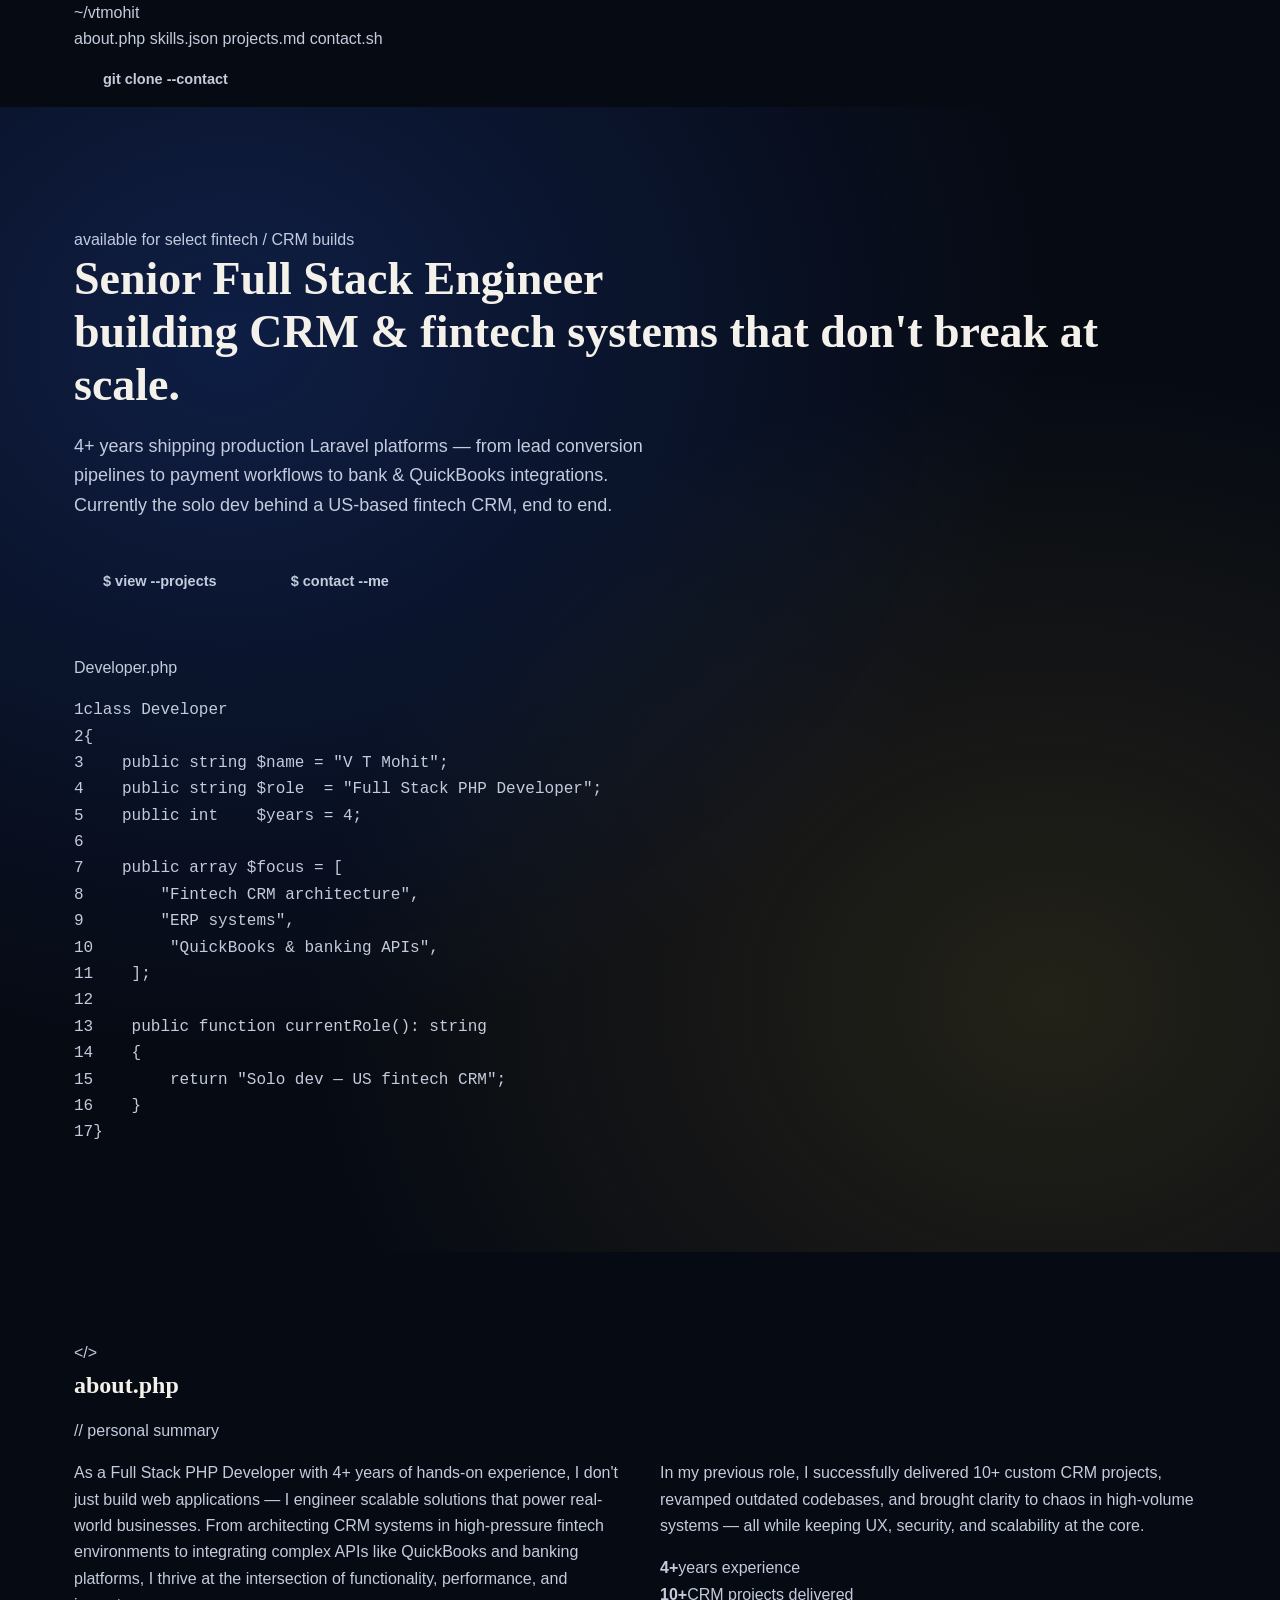
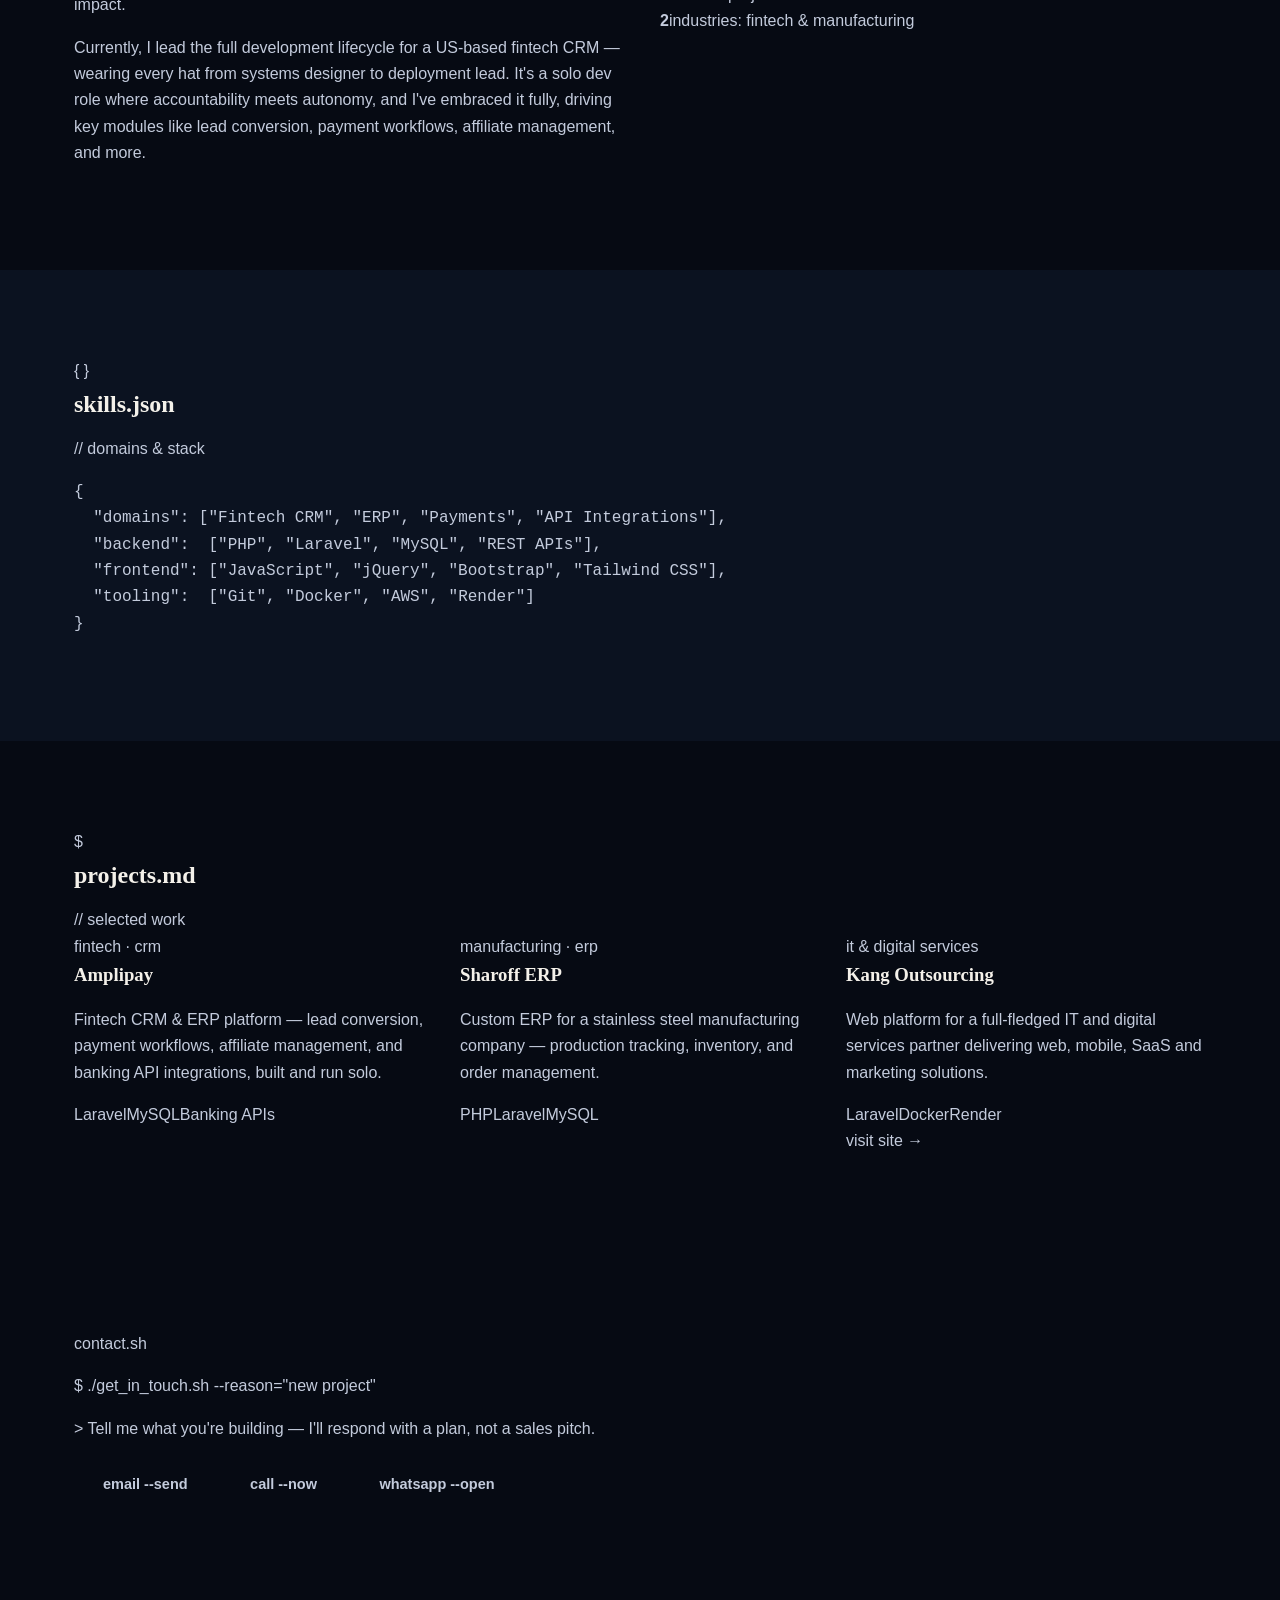
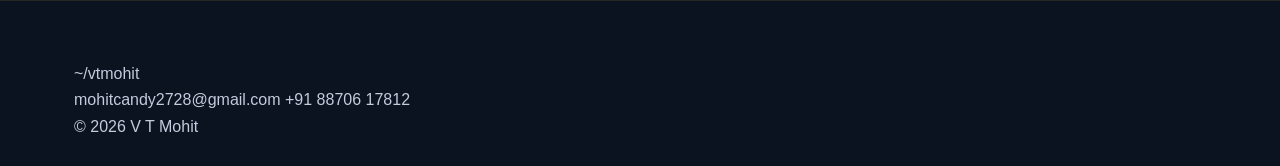
==== commit cad192ff: "Fix stylesheet link in index.html" ====
--- a/index.html
+++ b/index.html
@@ -7,7 +7,7 @@
 <meta name="description" content="Full Stack PHP Developer specializing in Fintech CRM and ERP solutions. 4+ years engineering scalable business platforms.">
 <link rel="preconnect" href="https://fonts.googleapis.com">
 <link href="https://fonts.googleapis.com/css2?family=JetBrains+Mono:wght@400;500;600;700&family=Inter:wght@400;500;600;700&display=swap" rel="stylesheet">
-<link rel="stylesheet" href="css/style.css">
+<link rel="stylesheet" href="style.css">
 </head>
 <body>
 
--- a/style.css
+++ b/style.css
@@ -0,0 +1,143 @@
+/* ==========================================================================
+   V T Mohit — Portfolio theme (matches Kang Outsourcing tokens)
+   ========================================================================== */
+:root {
+  --navy-950: #060a13;
+  --navy-900: #0b1220;
+  --navy-800: #101a2e;
+  --blue-500: #2451c4;
+  --gold-500: #d4af37;
+  --gold-300: #f0cd6f;
+  --ivory:    #f4f1ea;
+  --slate-300:#c3cbdc;
+  --slate-400:#8a97b4;
+  --slate-500:#5c6885;
+
+  --font-display: "Playfair Display", "Georgia", serif;
+  --font-body: "Inter", -apple-system, BlinkMacSystemFont, "Segoe UI", sans-serif;
+
+  --radius: 4px;
+  --container: 1180px;
+}
+
+* { box-sizing: border-box; }
+html { scroll-behavior: smooth; }
+
+body {
+  margin: 0;
+  background: var(--navy-950);
+  color: var(--slate-300);
+  font-family: var(--font-body);
+  font-size: 16px;
+  line-height: 1.65;
+  -webkit-font-smoothing: antialiased;
+}
+
+a { color: inherit; text-decoration: none; }
+
+h1, h2, h3, h4 {
+  font-family: var(--font-display);
+  color: var(--ivory);
+  margin: 0 0 0.5em;
+  font-weight: 600;
+}
+
+.container { max-width: var(--container); margin: 0 auto; padding: 0 24px; }
+
+.eyebrow {
+  display: inline-flex; align-items: center; gap: 10px;
+  font-size: 12.5px; letter-spacing: 0.22em; text-transform: uppercase;
+  color: var(--gold-300); font-weight: 600; margin-bottom: 18px;
+}
+.eyebrow::before { content: ""; width: 28px; height: 1px; background: var(--gold-500); }
+
+.btn {
+  display: inline-flex; align-items: center; gap: 8px;
+  padding: 14px 28px; border-radius: var(--radius); font-weight: 600;
+  font-size: 14.5px; cursor: pointer; border: 1px solid transparent; transition: all .2s ease;
+}
+.btn-gold { background: linear-gradient(135deg, var(--gold-300), var(--gold-500)); color: var(--navy-950); }
+.btn-gold:hover { filter: brightness(1.08); transform: translateY(-1px); }
+.btn-outline { border-color: rgba(244,241,234,0.25); color: var(--ivory); }
+.btn-outline:hover { border-color: var(--gold-500); color: var(--gold-300); }
+
+.site-header {
+  position: sticky; top: 0; z-index: 100;
+  background: rgba(6,10,19,0.86); backdrop-filter: blur(10px);
+  border-bottom: 1px solid rgba(212,175,55,0.14);
+}
+.nav { display: flex; align-items: center; justify-content: space-between; padding: 16px 0; }
+.brand-text .name { font-family: var(--font-display); color: var(--ivory); font-size: 19px; font-weight: 700; }
+.brand-text .tag { font-size: 10px; letter-spacing: 0.14em; text-transform: uppercase; color: var(--gold-300); }
+.nav-links { display: flex; gap: 34px; list-style: none; margin: 0; padding: 0; }
+.nav-links a { font-size: 14px; font-weight: 500; color: var(--slate-300); }
+.nav-links a:hover { color: var(--ivory); }
+
+@media (max-width: 800px) { .nav-links { display: none; } }
+
+.hero {
+  padding: 120px 0 90px;
+  background:
+    radial-gradient(ellipse at 18% 20%, rgba(36,81,196,0.28), transparent 55%),
+    radial-gradient(ellipse at 82% 78%, rgba(212,175,55,0.14), transparent 50%),
+    var(--navy-950);
+}
+.hero-inner { max-width: 760px; }
+.hero h1 { font-size: 46px; line-height: 1.15; margin-bottom: 20px; }
+.hero h1 .accent {
+  background: linear-gradient(135deg, var(--gold-300), var(--gold-500));
+  -webkit-background-clip: text; background-clip: text; color: transparent;
+}
+.hero p.lead { font-size: 18px; color: var(--slate-300); max-width: 580px; margin-bottom: 34px; }
+.hero-actions { display: flex; gap: 16px; flex-wrap: wrap; margin-bottom: 46px; }
+.hero-stats { display: flex; gap: 46px; flex-wrap: wrap; }
+.hero-stats div strong { display:block; font-family: var(--font-display); font-size: 28px; color: var(--ivory); }
+.hero-stats div span { font-size: 12px; letter-spacing: .05em; text-transform: uppercase; color: var(--slate-400); }
+
+section { padding: 88px 0; }
+.section-head { max-width: 640px; margin-bottom: 50px; }
+.section-head h2 { font-size: 32px; }
+.section-alt { background: var(--navy-900); }
+
+.grid-3 { display: grid; grid-template-columns: repeat(3, 1fr); gap: 26px; }
+.grid-2 { display: grid; grid-template-columns: repeat(2, 1fr); gap: 40px; }
+@media (max-width: 900px) { .grid-3, .grid-2 { grid-template-columns: 1fr; } }
+
+.card {
+  background: var(--navy-800); border: 1px solid rgba(212,175,55,0.12);
+  border-radius: var(--radius); padding: 32px 28px; transition: all .2s ease;
+}
+.card:hover { border-color: rgba(212,175,55,0.4); transform: translateY(-3px); }
+.card .num { font-family: var(--font-display); color: var(--gold-500); font-size: 13px; margin-bottom: 12px; }
+.card h3 { font-size: 19px; margin-bottom: 10px; }
+.card p { font-size: 14.5px; color: var(--slate-400); margin: 0; }
+
+.pf-card {
+  display: block; background: var(--navy-800); border: 1px solid rgba(212,175,55,0.12);
+  border-radius: var(--radius); padding: 30px; height: 100%;
+}
+.pf-card:hover { border-color: var(--gold-500); }
+.pf-card .industry { font-size: 11px; letter-spacing: .12em; text-transform: uppercase; color: var(--gold-300); font-weight: 700; margin-bottom: 12px; display:block; }
+.pf-card h3 { font-size: 21px; margin-bottom: 6px; }
+.pf-card .tagline { font-size: 13.5px; color: var(--slate-400); margin-bottom: 14px; }
+.pf-card p.summary { font-size: 14px; color: var(--slate-400); }
+.pf-card .stack { display: flex; flex-wrap: wrap; gap: 8px; margin-top: 18px; }
+.chip { font-size: 11px; padding: 5px 10px; border-radius: 100px; border: 1px solid rgba(196,175,55,0.25); color: var(--slate-300); }
+
+.cta-band {
+  background: linear-gradient(120deg, var(--navy-900), var(--blue-500) 220%);
+  border-top: 1px solid rgba(212,175,55,0.15); border-bottom: 1px solid rgba(212,175,55,0.15);
+  text-align: center;
+}
+.cta-band h2 { font-size: 30px; margin-bottom: 12px; }
+.cta-band p { color: var(--slate-300); margin-bottom: 28px; }
+
+.site-footer { background: var(--navy-900); border-top: 1px solid rgba(212,175,55,0.14); padding: 60px 0 26px; }
+.footer-grid { display: grid; grid-template-columns: 2fr 1fr 1fr; gap: 40px; margin-bottom: 44px; }
+@media (max-width: 800px){ .footer-grid { grid-template-columns: 1fr; } }
+.footer-grid h4 { font-size: 12.5px; text-transform: uppercase; letter-spacing: .1em; color: var(--gold-300); margin-bottom: 16px; }
+.footer-grid ul { list-style:none; margin:0; padding:0; display:grid; gap: 10px; }
+.footer-grid a { font-size: 14px; color: var(--slate-400); }
+.footer-grid a:hover { color: var(--ivory); }
+.footer-brand p { font-size: 14px; color: var(--slate-400); max-width: 320px; margin-top: 14px; }
+.footer-bottom { border-top: 1px solid rgba(212,175,55,0.1); padding-top: 22px; font-size: 13px; color: var(--slate-500); }
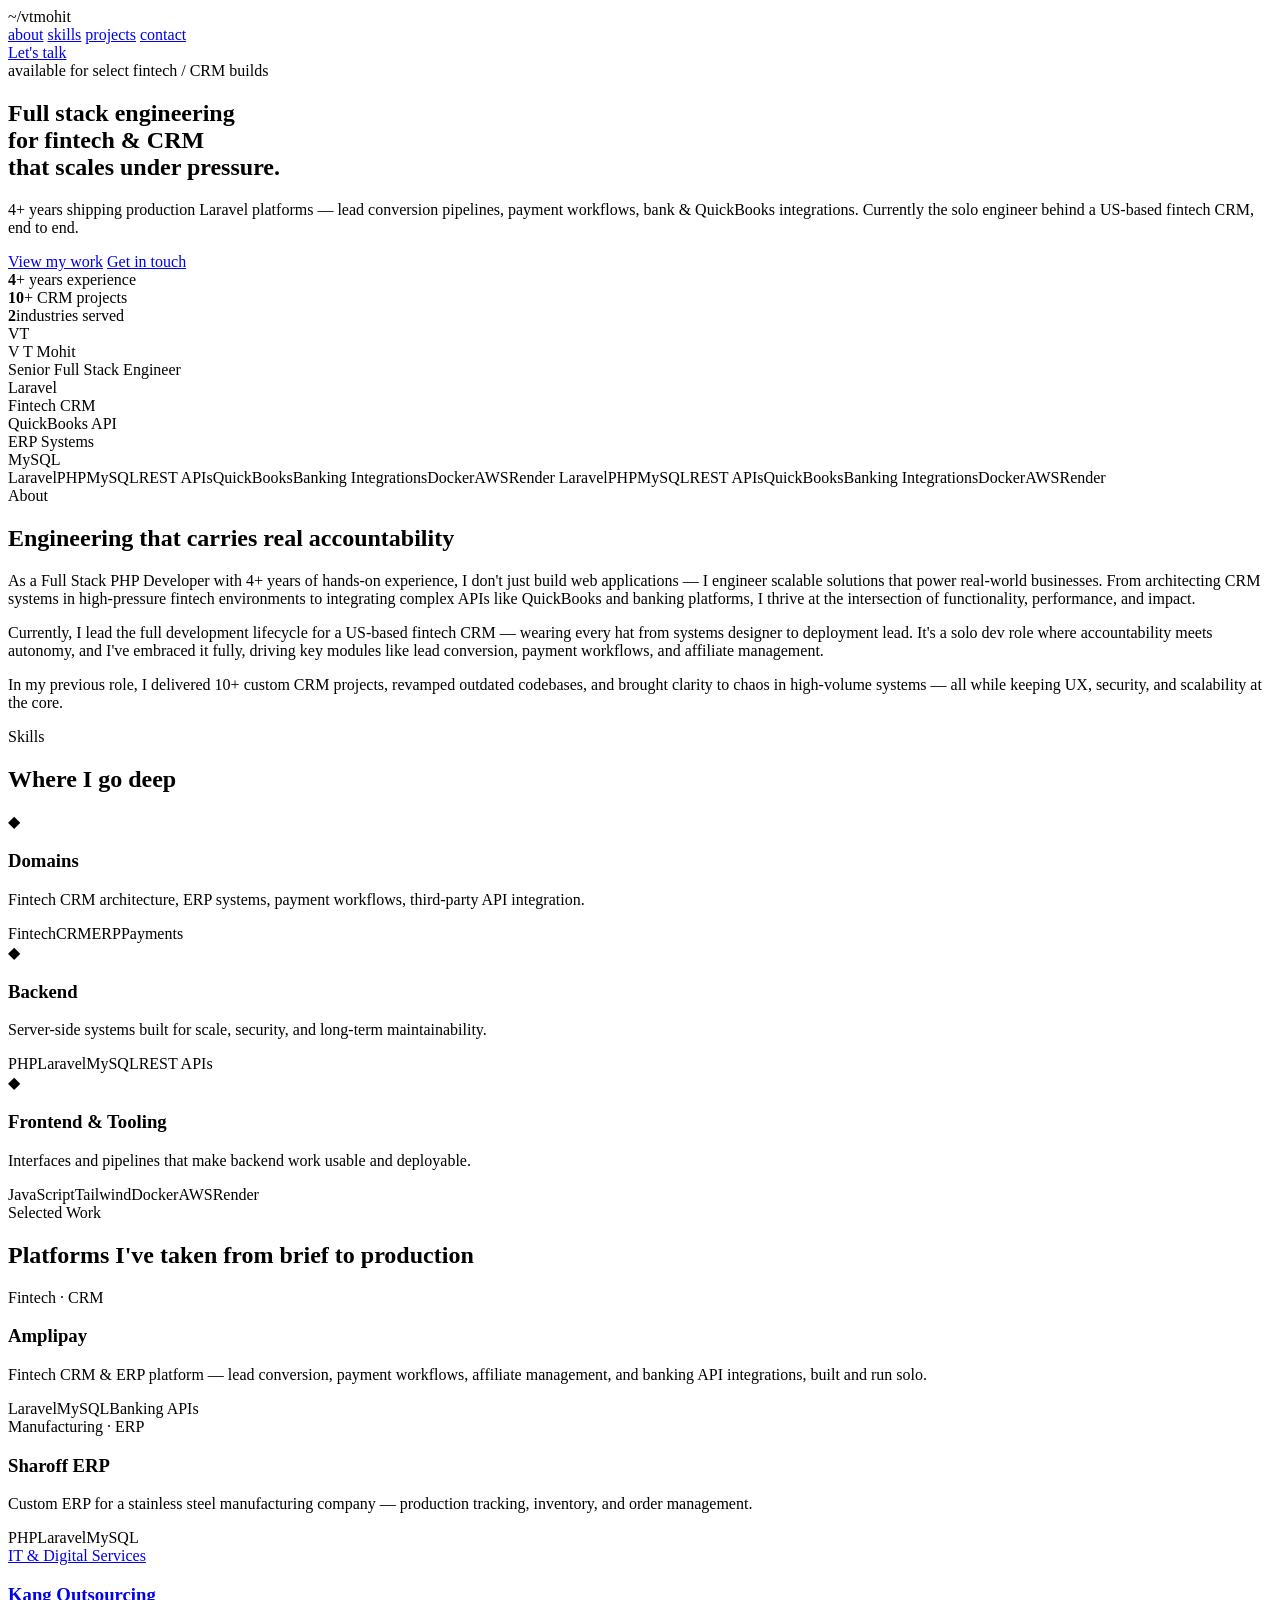
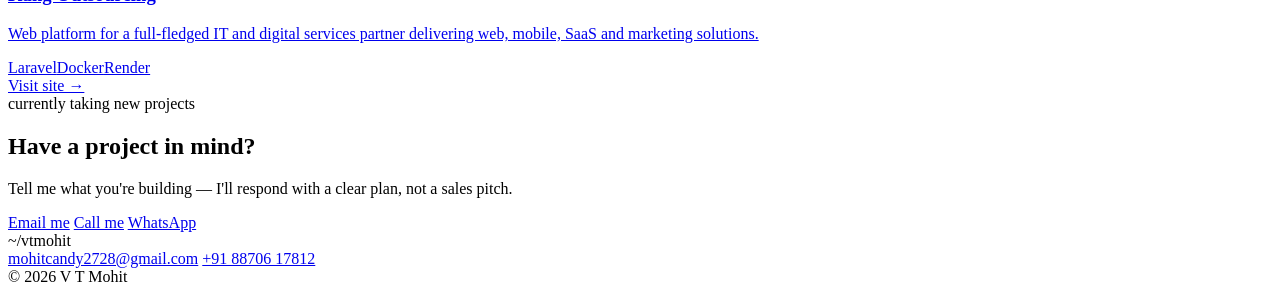
==== commit eaf6dfc8: "Refactor index.html for improved structure and content Updated title, stylesheets, and content struc" ====
--- a/index.html
+++ b/index.html
@@ -3,15 +3,20 @@
 <head>
 <meta charset="UTF-8">
 <meta name="viewport" content="width=device-width, initial-scale=1.0">
-<title>V T MOHIT — Senior Full Stack | CRM Platform Engineer | Fintech Solutions Specialist</title>
+<title>V T Mohit — Senior Full Stack | CRM Platform Engineer | Fintech Solutions Specialist</title>
 <meta name="description" content="Full Stack PHP Developer specializing in Fintech CRM and ERP solutions. 4+ years engineering scalable business platforms.">
 <link rel="preconnect" href="https://fonts.googleapis.com">
-<link href="https://fonts.googleapis.com/css2?family=JetBrains+Mono:wght@400;500;600;700&family=Inter:wght@400;500;600;700&display=swap" rel="stylesheet">
-<link rel="stylesheet" href="style.css">
+<link href="https://fonts.googleapis.com/css2?family=JetBrains+Mono:wght@400;500;600;700&family=Space+Grotesk:wght@500;600;700&family=Inter:wght@400;500;600;700&display=swap" rel="stylesheet">
+<link rel="stylesheet" href="css/style.css">
 </head>
 <body>
 
-<div class="scan"></div>
+<div class="bg-fx">
+  <div class="orb orb-purple"></div>
+  <div class="orb orb-cyan"></div>
+  <div class="orb orb-pink"></div>
+  <div class="grid-fx"></div>
+</div>
 
 <header class="topbar">
   <div class="container topbar-inner">
@@ -19,12 +24,12 @@
       <span class="prompt">~/</span><span class="logo-name">vtmohit</span>
     </div>
     <nav class="tabs">
-      <a href="#about" class="tab">about<span class="ext">.php</span></a>
-      <a href="#skills" class="tab">skills<span class="ext">.json</span></a>
-      <a href="#projects" class="tab">projects<span class="ext">.md</span></a>
-      <a href="#contact" class="tab">contact<span class="ext">.sh</span></a>
+      <a href="#about" class="tab">about</a>
+      <a href="#skills" class="tab">skills</a>
+      <a href="#projects" class="tab">projects</a>
+      <a href="#contact" class="tab">contact</a>
     </nav>
-    <a href="mailto:mohitcandy2728@gmail.com" class="btn btn-primary">git clone --contact</a>
+    <a href="mailto:mohitcandy2728@gmail.com" class="btn btn-primary">Let's talk</a>
   </div>
 </header>
 
@@ -32,65 +37,60 @@
 
   <section class="hero">
     <div class="container hero-grid">
-      <div class="hero-copy">
+      <div class="hero-copy reveal">
         <div class="badge"><span class="dot"></span>available for select fintech / CRM builds</div>
-        <h1>Senior Full Stack Engineer <br><span class="grad">building CRM &amp; fintech systems that don't break at scale.</span></h1>
-        <p class="lead">4+ years shipping production Laravel platforms — from lead conversion pipelines to payment workflows to bank &amp; QuickBooks integrations. Currently the solo dev behind a US-based fintech CRM, end to end.</p>
+        <h1>Full stack engineering<br>for <span class="grad">fintech &amp; CRM</span><br>that scales under pressure.</h1>
+        <p class="lead">4+ years shipping production Laravel platforms — lead conversion pipelines, payment workflows, bank &amp; QuickBooks integrations. Currently the solo engineer behind a US-based fintech CRM, end to end.</p>
         <div class="hero-actions">
-          <a href="#projects" class="btn btn-primary">$ view --projects</a>
-          <a href="#contact" class="btn btn-ghost">$ contact --me</a>
-        </div>
-      </div>
-
-      <div class="editor">
-        <div class="editor-titlebar">
-          <span class="editor-dot red"></span>
-          <span class="editor-dot yellow"></span>
-          <span class="editor-dot green"></span>
-          <span class="editor-filename">Developer.php</span>
-        </div>
-        <div class="editor-body">
-<pre><code><span class="ln">1</span><span class="tok-kw">class</span> <span class="tok-class">Developer</span>
-<span class="ln">2</span><span class="tok-punc">{</span>
-<span class="ln">3</span>    <span class="tok-kw">public</span> <span class="tok-type">string</span> <span class="tok-var">$name</span> <span class="tok-punc">=</span> <span class="tok-str">"V T Mohit"</span><span class="tok-punc">;</span>
-<span class="ln">4</span>    <span class="tok-kw">public</span> <span class="tok-type">string</span> <span class="tok-var">$role</span>  <span class="tok-punc">=</span> <span class="tok-str">"Full Stack PHP Developer"</span><span class="tok-punc">;</span>
-<span class="ln">5</span>    <span class="tok-kw">public</span> <span class="tok-type">int</span>    <span class="tok-var">$years</span> <span class="tok-punc">=</span> <span class="tok-num">4</span><span class="tok-punc">;</span>
-<span class="ln">6</span>
-<span class="ln">7</span>    <span class="tok-kw">public</span> <span class="tok-type">array</span> <span class="tok-var">$focus</span> <span class="tok-punc">=</span> <span class="tok-punc">[</span>
-<span class="ln">8</span>        <span class="tok-str">"Fintech CRM architecture"</span><span class="tok-punc">,</span>
-<span class="ln">9</span>        <span class="tok-str">"ERP systems"</span><span class="tok-punc">,</span>
-<span class="ln">10</span>        <span class="tok-str">"QuickBooks &amp; banking APIs"</span><span class="tok-punc">,</span>
-<span class="ln">11</span>    <span class="tok-punc">];</span>
-<span class="ln">12</span>
-<span class="ln">13</span>    <span class="tok-kw">public function</span> <span class="tok-func">currentRole</span><span class="tok-punc">()</span><span class="tok-punc">:</span> <span class="tok-type">string</span>
-<span class="ln">14</span>    <span class="tok-punc">{</span>
-<span class="ln">15</span>        <span class="tok-kw">return</span> <span class="tok-str">"Solo dev — US fintech CRM"</span><span class="tok-punc">;</span>
-<span class="ln">16</span>    <span class="tok-punc">}</span>
-<span class="ln">17</span><span class="tok-punc">}</span><span class="cursor">&#8203;</span></code></pre>
-        </div>
+          <a href="#projects" class="btn btn-primary">View my work</a>
+          <a href="#contact" class="btn btn-ghost">Get in touch</a>
+        </div>
+        <div class="stat-row">
+          <div class="stat"><strong class="count" data-target="4">0</strong><span>+ years experience</span></div>
+          <div class="stat"><strong class="count" data-target="10">0</strong><span>+ CRM projects</span></div>
+          <div class="stat"><strong class="count" data-target="2">0</strong><span>industries served</span></div>
+        </div>
+      </div>
+
+      <div class="hero-visual reveal">
+        <div class="orbit-card">
+          <div class="orbit-ring ring-1"></div>
+          <div class="orbit-ring ring-2"></div>
+          <div class="core-card">
+            <div class="core-avatar">VT</div>
+            <div class="core-name">V T Mohit</div>
+            <div class="core-role">Senior Full Stack Engineer</div>
+          </div>
+          <div class="float-chip chip-1">Laravel</div>
+          <div class="float-chip chip-2">Fintech CRM</div>
+          <div class="float-chip chip-3">QuickBooks API</div>
+          <div class="float-chip chip-4">ERP Systems</div>
+          <div class="float-chip chip-5">MySQL</div>
+        </div>
+      </div>
+    </div>
+
+    <div class="marquee">
+      <div class="marquee-track">
+        <span>Laravel</span><span>PHP</span><span>MySQL</span><span>REST&nbsp;APIs</span><span>QuickBooks</span><span>Banking&nbsp;Integrations</span><span>Docker</span><span>AWS</span><span>Render</span>
+        <span>Laravel</span><span>PHP</span><span>MySQL</span><span>REST&nbsp;APIs</span><span>QuickBooks</span><span>Banking&nbsp;Integrations</span><span>Docker</span><span>AWS</span><span>Render</span>
       </div>
     </div>
   </section>
 
   <section id="about">
     <div class="container">
-      <div class="file-head">
-        <span class="file-icon">&lt;/&gt;</span>
-        <h2>about<span class="ext">.php</span></h2>
-        <span class="file-meta">// personal summary</span>
+      <div class="section-head reveal">
+        <div class="eyebrow">About</div>
+        <h2>Engineering that carries real accountability</h2>
       </div>
       <div class="grid-2">
-        <div class="prose">
+        <div class="prose reveal">
           <p>As a Full Stack PHP Developer with 4+ years of hands-on experience, I don't just build web applications — I engineer scalable solutions that power real-world businesses. From architecting CRM systems in high-pressure fintech environments to integrating complex APIs like QuickBooks and banking platforms, I thrive at the intersection of functionality, performance, and impact.</p>
-          <p>Currently, I lead the full development lifecycle for a US-based fintech CRM — wearing every hat from systems designer to deployment lead. It's a solo dev role where accountability meets autonomy, and I've embraced it fully, driving key modules like lead conversion, payment workflows, affiliate management, and more.</p>
-        </div>
-        <div class="prose">
-          <p>In my previous role, I successfully delivered 10+ custom CRM projects, revamped outdated codebases, and brought clarity to chaos in high-volume systems — all while keeping UX, security, and scalability at the core.</p>
-          <div class="stat-row">
-            <div class="stat"><strong>4+</strong><span>years experience</span></div>
-            <div class="stat"><strong>10+</strong><span>CRM projects delivered</span></div>
-            <div class="stat"><strong>2</strong><span>industries: fintech &amp; manufacturing</span></div>
-          </div>
+        </div>
+        <div class="prose reveal">
+          <p>Currently, I lead the full development lifecycle for a US-based fintech CRM — wearing every hat from systems designer to deployment lead. It's a solo dev role where accountability meets autonomy, and I've embraced it fully, driving key modules like lead conversion, payment workflows, and affiliate management.</p>
+          <p>In my previous role, I delivered 10+ custom CRM projects, revamped outdated codebases, and brought clarity to chaos in high-volume systems — all while keeping UX, security, and scalability at the core.</p>
         </div>
       </div>
     </div>
@@ -98,78 +98,77 @@
 
   <section id="skills" class="section-alt">
     <div class="container">
-      <div class="file-head">
-        <span class="file-icon">{ }</span>
-        <h2>skills<span class="ext">.json</span></h2>
-        <span class="file-meta">// domains &amp; stack</span>
-      </div>
-
-      <div class="json-block">
-        <pre><code><span class="tok-punc">{</span>
-  <span class="tok-key">"domains"</span><span class="tok-punc">:</span> <span class="tok-punc">[</span><span class="tok-str">"Fintech CRM"</span><span class="tok-punc">,</span> <span class="tok-str">"ERP"</span><span class="tok-punc">,</span> <span class="tok-str">"Payments"</span><span class="tok-punc">,</span> <span class="tok-str">"API Integrations"</span><span class="tok-punc">]</span><span class="tok-punc">,</span>
-  <span class="tok-key">"backend"</span><span class="tok-punc">:</span>  <span class="tok-punc">[</span><span class="tok-str">"PHP"</span><span class="tok-punc">,</span> <span class="tok-str">"Laravel"</span><span class="tok-punc">,</span> <span class="tok-str">"MySQL"</span><span class="tok-punc">,</span> <span class="tok-str">"REST APIs"</span><span class="tok-punc">]</span><span class="tok-punc">,</span>
-  <span class="tok-key">"frontend"</span><span class="tok-punc">:</span> <span class="tok-punc">[</span><span class="tok-str">"JavaScript"</span><span class="tok-punc">,</span> <span class="tok-str">"jQuery"</span><span class="tok-punc">,</span> <span class="tok-str">"Bootstrap"</span><span class="tok-punc">,</span> <span class="tok-str">"Tailwind CSS"</span><span class="tok-punc">]</span><span class="tok-punc">,</span>
-  <span class="tok-key">"tooling"</span><span class="tok-punc">:</span>  <span class="tok-punc">[</span><span class="tok-str">"Git"</span><span class="tok-punc">,</span> <span class="tok-str">"Docker"</span><span class="tok-punc">,</span> <span class="tok-str">"AWS"</span><span class="tok-punc">,</span> <span class="tok-str">"Render"</span><span class="tok-punc">]</span>
-<span class="tok-punc">}</span></code></pre>
+      <div class="section-head reveal">
+        <div class="eyebrow">Skills</div>
+        <h2>Where I go deep</h2>
+      </div>
+      <div class="grid-3">
+        <div class="skill-card reveal">
+          <div class="skill-icon">&#9670;</div>
+          <h3>Domains</h3>
+          <p>Fintech CRM architecture, ERP systems, payment workflows, third-party API integration.</p>
+          <div class="tag-row"><span>Fintech</span><span>CRM</span><span>ERP</span><span>Payments</span></div>
+        </div>
+        <div class="skill-card reveal">
+          <div class="skill-icon">&#9670;</div>
+          <h3>Backend</h3>
+          <p>Server-side systems built for scale, security, and long-term maintainability.</p>
+          <div class="tag-row"><span>PHP</span><span>Laravel</span><span>MySQL</span><span>REST&nbsp;APIs</span></div>
+        </div>
+        <div class="skill-card reveal">
+          <div class="skill-icon">&#9670;</div>
+          <h3>Frontend &amp; Tooling</h3>
+          <p>Interfaces and pipelines that make backend work usable and deployable.</p>
+          <div class="tag-row"><span>JavaScript</span><span>Tailwind</span><span>Docker</span><span>AWS</span><span>Render</span></div>
+        </div>
       </div>
     </div>
   </section>
 
   <section id="projects">
     <div class="container">
-      <div class="file-head">
-        <span class="file-icon">$</span>
-        <h2>projects<span class="ext">.md</span></h2>
-        <span class="file-meta">// selected work</span>
-      </div>
-
+      <div class="section-head reveal">
+        <div class="eyebrow">Selected Work</div>
+        <h2>Platforms I've taken from brief to production</h2>
+      </div>
       <div class="grid-3">
-        <div class="project-card">
-          <div class="project-tag">fintech &middot; crm</div>
+        <div class="project-card reveal">
+          <div class="project-glow"></div>
+          <div class="project-tag">Fintech &middot; CRM</div>
           <h3>Amplipay</h3>
           <p>Fintech CRM &amp; ERP platform — lead conversion, payment workflows, affiliate management, and banking API integrations, built and run solo.</p>
-          <div class="stack-line">
-            <span>Laravel</span><span>MySQL</span><span>Banking&nbsp;APIs</span>
-          </div>
-        </div>
-        <div class="project-card">
-          <div class="project-tag">manufacturing &middot; erp</div>
+          <div class="stack-line"><span>Laravel</span><span>MySQL</span><span>Banking&nbsp;APIs</span></div>
+        </div>
+        <div class="project-card reveal">
+          <div class="project-glow"></div>
+          <div class="project-tag">Manufacturing &middot; ERP</div>
           <h3>Sharoff ERP</h3>
           <p>Custom ERP for a stainless steel manufacturing company — production tracking, inventory, and order management.</p>
-          <div class="stack-line">
-            <span>PHP</span><span>Laravel</span><span>MySQL</span>
-          </div>
-        </div>
-        <a href="https://kangoutsourcing-1.onrender.com" target="_blank" class="project-card project-link">
-          <div class="project-tag">it &amp; digital services</div>
+          <div class="stack-line"><span>PHP</span><span>Laravel</span><span>MySQL</span></div>
+        </div>
+        <a href="https://kangoutsourcing-1.onrender.com" target="_blank" class="project-card project-link reveal">
+          <div class="project-glow"></div>
+          <div class="project-tag">IT &amp; Digital Services</div>
           <h3>Kang Outsourcing</h3>
           <p>Web platform for a full-fledged IT and digital services partner delivering web, mobile, SaaS and marketing solutions.</p>
-          <div class="stack-line">
-            <span>Laravel</span><span>Docker</span><span>Render</span>
-          </div>
-          <span class="visit">visit site &rarr;</span>
+          <div class="stack-line"><span>Laravel</span><span>Docker</span><span>Render</span></div>
+          <span class="visit">Visit site &rarr;</span>
         </a>
       </div>
     </div>
   </section>
 
-  <section id="contact" class="terminal-cta">
-    <div class="container">
-      <div class="terminal-window">
-        <div class="editor-titlebar">
-          <span class="editor-dot red"></span>
-          <span class="editor-dot yellow"></span>
-          <span class="editor-dot green"></span>
-          <span class="editor-filename">contact.sh</span>
-        </div>
-        <div class="terminal-body">
-          <p><span class="prompt-sym">$</span> ./get_in_touch.sh --reason="new project"</p>
-          <p class="out">&gt; Tell me what you're building — I'll respond with a plan, not a sales pitch.</p>
-          <div class="contact-actions">
-            <a href="mailto:mohitcandy2728@gmail.com" class="btn btn-primary">email --send</a>
-            <a href="tel:+918870617812" class="btn btn-ghost">call --now</a>
-            <a href="https://wa.me/918870617812" target="_blank" class="btn btn-ghost">whatsapp --open</a>
-          </div>
+  <section id="contact" class="cta-section">
+    <div class="container">
+      <div class="cta-card reveal">
+        <div class="cta-glow"></div>
+        <div class="badge"><span class="dot"></span>currently taking new projects</div>
+        <h2>Have a project in mind?</h2>
+        <p>Tell me what you're building — I'll respond with a clear plan, not a sales pitch.</p>
+        <div class="contact-actions">
+          <a href="mailto:mohitcandy2728@gmail.com" class="btn btn-primary">Email me</a>
+          <a href="tel:+918870617812" class="btn btn-ghost">Call me</a>
+          <a href="https://wa.me/918870617812" target="_blank" class="btn btn-ghost">WhatsApp</a>
         </div>
       </div>
     </div>
@@ -188,5 +187,35 @@
   </div>
 </footer>
 
+<script>
+  // Reveal on scroll
+  const revealEls = document.querySelectorAll('.reveal');
+  const io = new IntersectionObserver((entries) => {
+    entries.forEach(e => { if (e.isIntersecting) { e.target.classList.add('in'); io.unobserve(e.target); } });
+  }, { threshold: 0.15 });
+  revealEls.forEach(el => io.observe(el));
+
+  // Count-up stats
+  const counters = document.querySelectorAll('.count');
+  const countIo = new IntersectionObserver((entries) => {
+    entries.forEach(e => {
+      if (!e.isIntersecting) return;
+      const el = e.target;
+      const target = parseInt(el.dataset.target, 10);
+      let cur = 0;
+      const step = Math.max(1, Math.round(target / 30));
+      const tick = () => {
+        cur += step;
+        if (cur >= target) { el.textContent = target; return; }
+        el.textContent = cur;
+        requestAnimationFrame(tick);
+      };
+      tick();
+      countIo.unobserve(el);
+    });
+  }, { threshold: 0.6 });
+  counters.forEach(el => countIo.observe(el));
+</script>
+
 </body>
 </html>
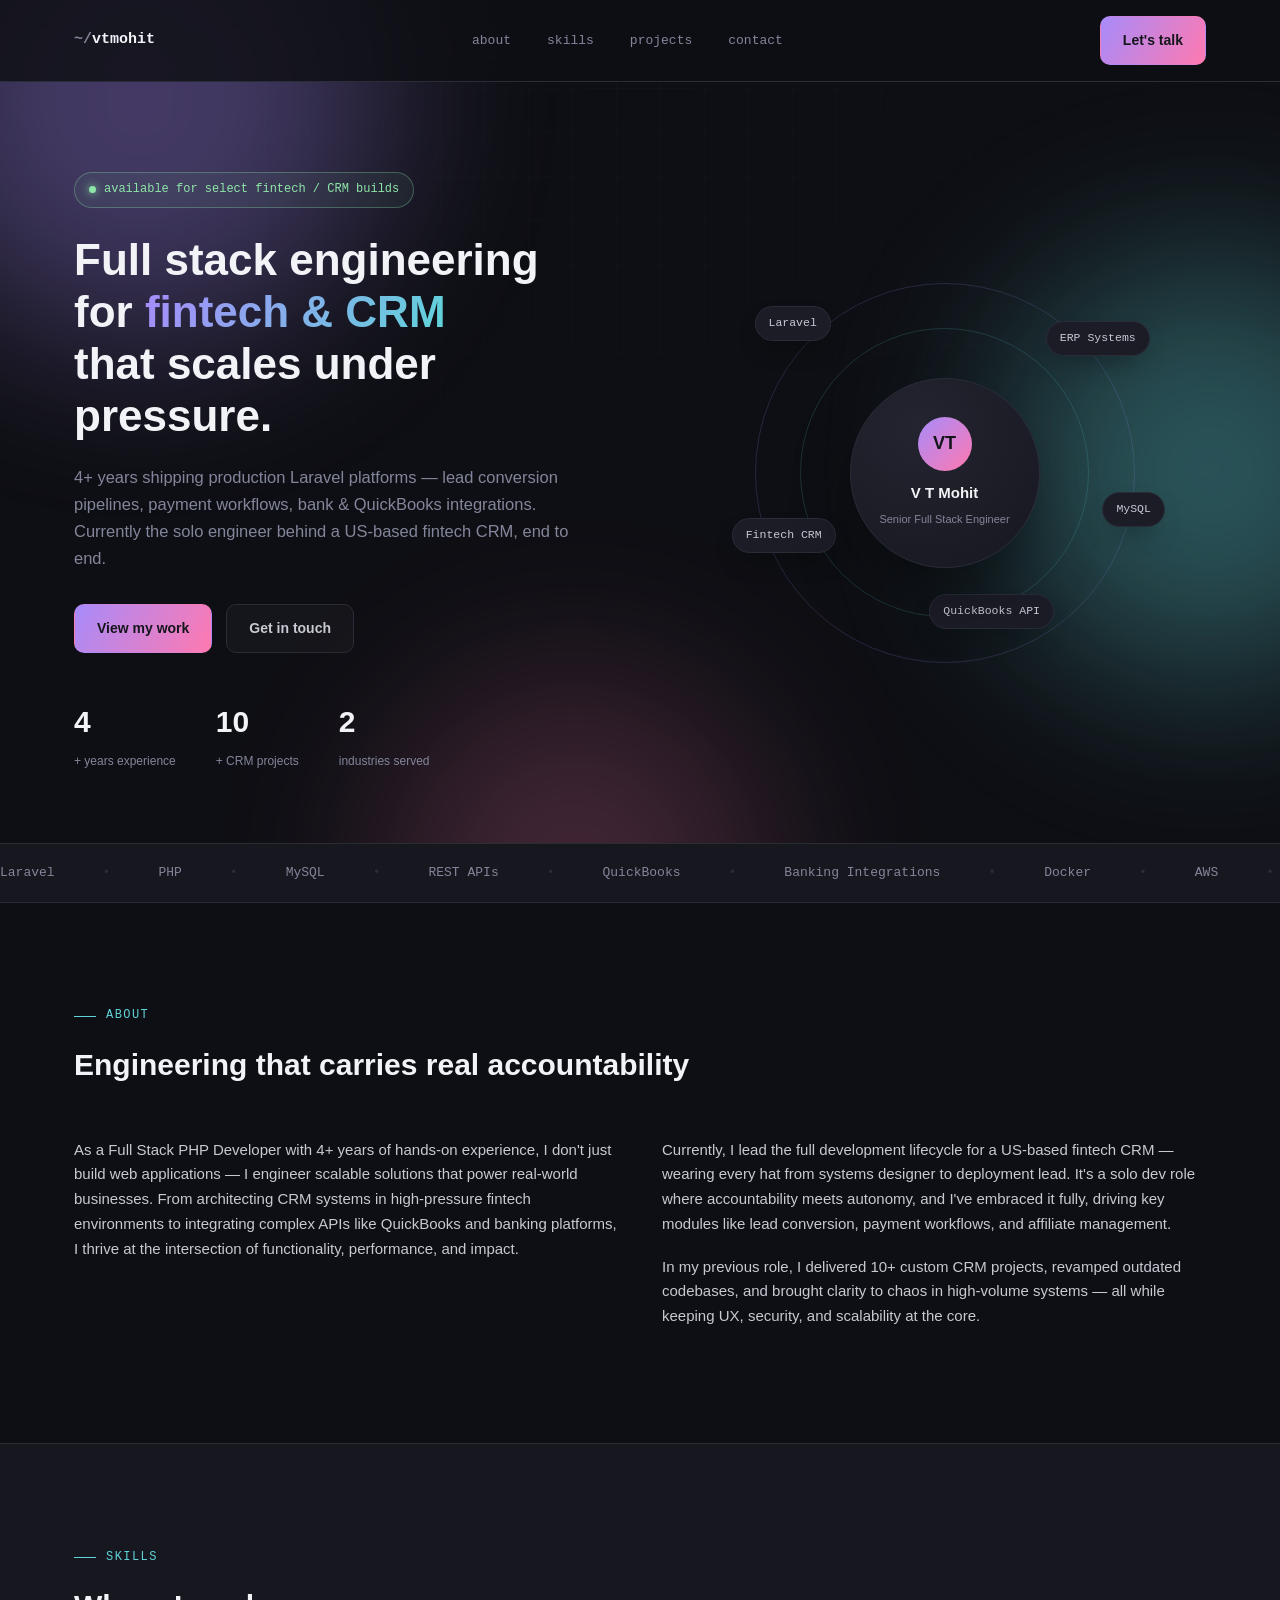
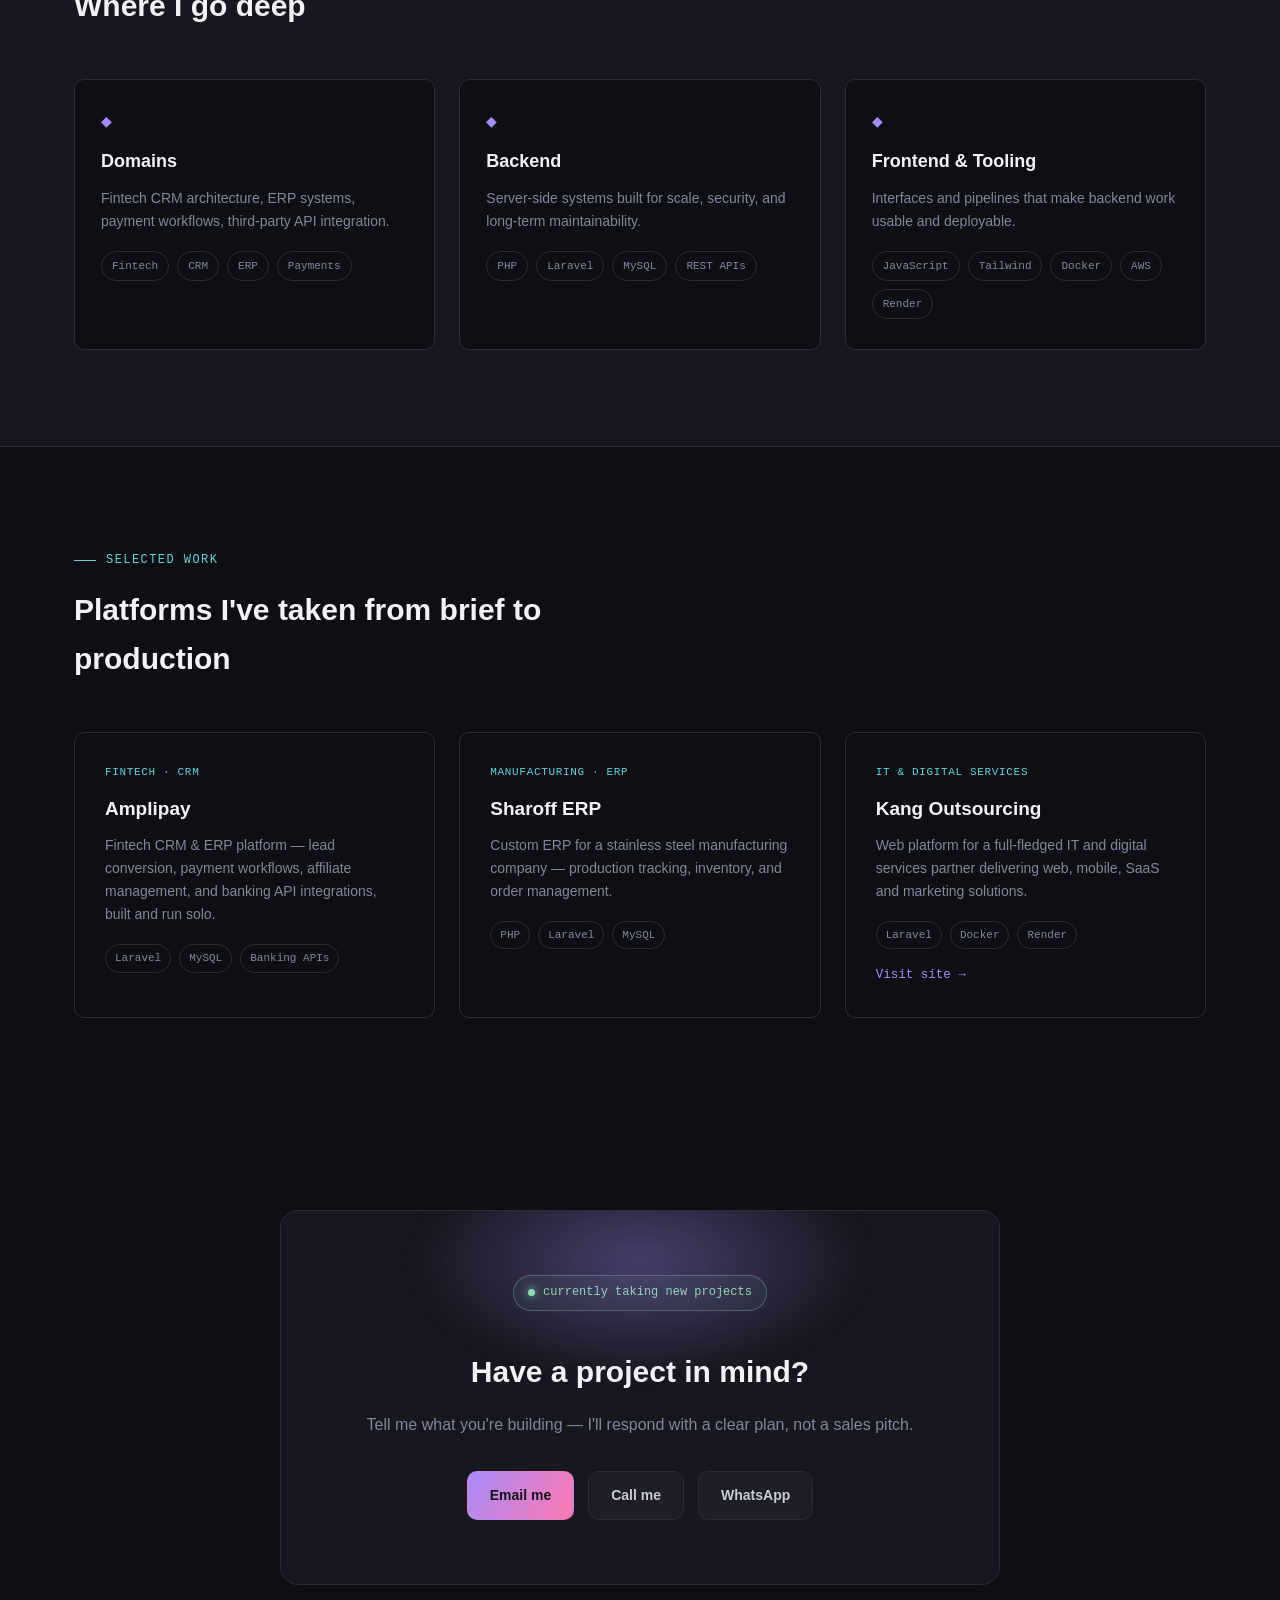
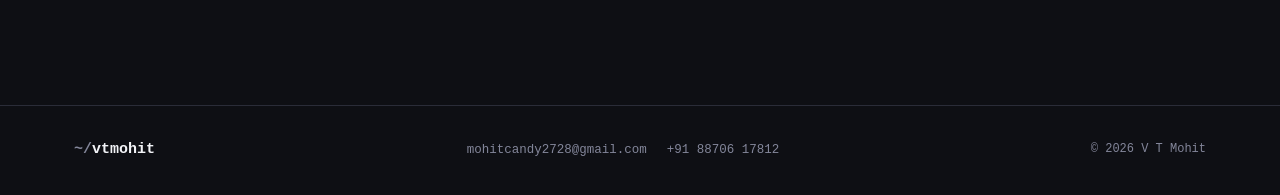
==== commit e480d727: "Fix stylesheet link in index.html" ====
--- a/index.html
+++ b/index.html
@@ -7,7 +7,7 @@
 <meta name="description" content="Full Stack PHP Developer specializing in Fintech CRM and ERP solutions. 4+ years engineering scalable business platforms.">
 <link rel="preconnect" href="https://fonts.googleapis.com">
 <link href="https://fonts.googleapis.com/css2?family=JetBrains+Mono:wght@400;500;600;700&family=Space+Grotesk:wght@500;600;700&family=Inter:wght@400;500;600;700&display=swap" rel="stylesheet">
-<link rel="stylesheet" href="css/style.css">
+<link rel="stylesheet" href="style.css">
 </head>
 <body>
 
--- a/style.css
+++ b/style.css
@@ -0,0 +1,257 @@
+/* ==========================================================================
+   V T Mohit — Portfolio (premium coder-ad theme)
+   ========================================================================== */
+:root {
+  --bg:        #0e0f14;
+  --panel:     #16171f;
+  --panel-2:   #1b1c26;
+  --border:    #2a2c38;
+  --text:      #c7c9d3;
+  --text-dim:  #83869a;
+  --heading:   #f2f3f7;
+
+  --purple:  #a78bfa;
+  --pink:    #ff79b0;
+  --green:   #8ee6a8;
+  --cyan:    #5fd4d9;
+  --amber:   #f2b866;
+
+  --font-display: "Space Grotesk", "Inter", sans-serif;
+  --font-mono: "JetBrains Mono", ui-monospace, "SF Mono", Consolas, monospace;
+  --font-body: "Inter", -apple-system, BlinkMacSystemFont, "Segoe UI", sans-serif;
+
+  --radius: 10px;
+  --container: 1180px;
+}
+
+* { box-sizing: border-box; }
+html { scroll-behavior: smooth; }
+::selection { background: var(--purple); color: var(--bg); }
+
+body {
+  margin: 0;
+  background: var(--bg);
+  color: var(--text);
+  font-family: var(--font-body);
+  font-size: 16px;
+  line-height: 1.65;
+  -webkit-font-smoothing: antialiased;
+  position: relative;
+  overflow-x: hidden;
+}
+
+a { color: inherit; text-decoration: none; }
+.container { max-width: var(--container); margin: 0 auto; padding: 0 24px; }
+
+/* ---------------- Animated background ---------------- */
+.bg-fx { position: fixed; inset: 0; z-index: 0; overflow: hidden; pointer-events: none; }
+.grid-fx {
+  position: absolute; inset: 0;
+  background-image:
+    linear-gradient(rgba(255,255,255,0.015) 1px, transparent 1px),
+    linear-gradient(90deg, rgba(255,255,255,0.015) 1px, transparent 1px);
+  background-size: 44px 44px;
+  mask-image: radial-gradient(ellipse at 50% 0%, black, transparent 75%);
+}
+.orb { position: absolute; border-radius: 50%; filter: blur(90px); opacity: 0.35; }
+.orb-purple { width: 480px; height: 480px; background: var(--purple); top: -140px; left: -100px; animation: float1 22s ease-in-out infinite; }
+.orb-cyan   { width: 420px; height: 420px; background: var(--cyan); top: 260px; right: -140px; animation: float2 26s ease-in-out infinite; }
+.orb-pink   { width: 380px; height: 380px; background: var(--pink); bottom: -160px; left: 30%; animation: float3 24s ease-in-out infinite; opacity: 0.22; }
+
+@keyframes float1 { 0%,100% { transform: translate(0,0); } 50% { transform: translate(60px, 50px); } }
+@keyframes float2 { 0%,100% { transform: translate(0,0); } 50% { transform: translate(-50px, -40px); } }
+@keyframes float3 { 0%,100% { transform: translate(0,0); } 50% { transform: translate(40px, -60px); } }
+
+h1, h2, h3 { color: var(--heading); margin: 0 0 0.5em; font-family: var(--font-display); font-weight: 700; }
+
+/* ---------------- Scroll reveal ---------------- */
+.reveal { opacity: 0; transform: translateY(24px); transition: opacity .7s ease, transform .7s ease; }
+.reveal.in { opacity: 1; transform: translateY(0); }
+
+/* ---------------- Top bar ---------------- */
+.topbar {
+  position: sticky; top: 0; z-index: 50;
+  background: rgba(14,15,20,0.82);
+  backdrop-filter: blur(12px);
+  border-bottom: 1px solid var(--border);
+}
+.topbar-inner { display: flex; align-items: center; justify-content: space-between; padding: 16px 24px; }
+.logo { font-family: var(--font-mono); font-size: 15px; font-weight: 600; }
+.logo .prompt { color: var(--text-dim); }
+.logo-name { color: var(--heading); }
+
+.tabs { display: flex; gap: 8px; }
+.tab { font-family: var(--font-mono); font-size: 13px; color: var(--text-dim); padding: 8px 14px; border-radius: var(--radius); transition: color .15s ease; }
+.tab:hover { color: var(--cyan); }
+@media (max-width: 900px) { .tabs { display: none; } }
+
+.btn {
+  display: inline-flex; align-items: center; gap: 8px;
+  font-family: var(--font-body); font-size: 14px; font-weight: 600;
+  padding: 12px 22px; border-radius: var(--radius); cursor: pointer;
+  border: 1px solid var(--border); transition: all .18s ease; white-space: nowrap;
+}
+.btn-primary { background: linear-gradient(120deg, var(--purple), var(--pink)); color: #14151b; border-color: transparent; }
+.btn-primary:hover { filter: brightness(1.1); transform: translateY(-2px); box-shadow: 0 12px 30px -10px rgba(167,139,250,0.5); }
+.btn-ghost { color: var(--text); background: rgba(255,255,255,0.03); }
+.btn-ghost:hover { border-color: var(--cyan); color: var(--cyan); transform: translateY(-2px); }
+
+/* ---------------- Hero ---------------- */
+.hero { padding: 90px 0 0; position: relative; z-index: 1; }
+.hero-grid { display: grid; grid-template-columns: 1.05fr 1fr; gap: 60px; align-items: center; padding-bottom: 70px; }
+@media (max-width: 980px) { .hero-grid { grid-template-columns: 1fr; } }
+
+.badge {
+  display: inline-flex; align-items: center; gap: 8px;
+  font-family: var(--font-mono); font-size: 12px; color: var(--green);
+  border: 1px solid rgba(142,230,168,0.3); background: rgba(142,230,168,0.06);
+  padding: 7px 14px; border-radius: 100px; margin-bottom: 26px;
+}
+.badge .dot { width: 7px; height: 7px; border-radius: 50%; background: var(--green); box-shadow: 0 0 8px var(--green); animation: pulse-dot 1.8s ease-in-out infinite; }
+@keyframes pulse-dot { 0%,100% { opacity: 1; } 50% { opacity: 0.35; } }
+
+.hero h1 { font-size: 44px; line-height: 1.18; }
+.hero h1 .grad {
+  background: linear-gradient(120deg, var(--purple), var(--cyan));
+  -webkit-background-clip: text; background-clip: text; color: transparent;
+}
+.hero .lead { font-size: 16.5px; color: var(--text-dim); max-width: 520px; margin: 22px 0 32px; }
+.hero-actions { display: flex; gap: 14px; flex-wrap: wrap; margin-bottom: 44px; }
+
+.stat-row { display: flex; gap: 40px; flex-wrap: wrap; }
+.stat strong { display: block; font-family: var(--font-display); font-size: 30px; color: var(--heading); }
+.stat span { font-size: 12px; color: var(--text-dim); }
+
+/* ---------------- Hero orbit visual ---------------- */
+.hero-visual { display: flex; align-items: center; justify-content: center; }
+.orbit-card { position: relative; width: 380px; height: 380px; display: flex; align-items: center; justify-content: center; }
+.orbit-ring { position: absolute; border: 1px solid var(--border); border-radius: 50%; }
+.ring-1 { width: 100%; height: 100%; animation: spin 34s linear infinite; border-color: rgba(167,139,250,0.18); }
+.ring-2 { width: 76%; height: 76%; animation: spin 24s linear infinite reverse; border-color: rgba(95,212,217,0.18); }
+@keyframes spin { to { transform: rotate(360deg); } }
+
+.core-card {
+  position: relative; z-index: 2; width: 190px; height: 190px; border-radius: 50%;
+  background: radial-gradient(circle at 35% 25%, #23242f, var(--panel));
+  border: 1px solid var(--border); display: flex; flex-direction: column;
+  align-items: center; justify-content: center; text-align: center;
+  box-shadow: 0 30px 70px -20px rgba(0,0,0,0.6);
+}
+.core-avatar {
+  width: 54px; height: 54px; border-radius: 50%; margin-bottom: 10px;
+  background: linear-gradient(135deg, var(--purple), var(--pink));
+  display: flex; align-items: center; justify-content: center;
+  font-family: var(--font-display); font-weight: 700; color: #14151b; font-size: 18px;
+}
+.core-name { font-family: var(--font-display); font-size: 15px; color: var(--heading); font-weight: 700; }
+.core-role { font-size: 11px; color: var(--text-dim); margin-top: 4px; padding: 0 16px; }
+
+.float-chip {
+  position: absolute; font-family: var(--font-mono); font-size: 11.5px; color: var(--text);
+  background: var(--panel-2); border: 1px solid var(--border); border-radius: 100px;
+  padding: 7px 13px; white-space: nowrap; box-shadow: 0 12px 26px -12px rgba(0,0,0,0.6);
+}
+.chip-1 { top: 6%;  left: 0%;   animation: bob1 6s ease-in-out infinite; }
+.chip-2 { top: 62%; left: -6%;  animation: bob2 7s ease-in-out infinite; }
+.chip-3 { top: 82%; left: 46%;  animation: bob3 6.5s ease-in-out infinite; }
+.chip-4 { top: 10%; right: -4%; animation: bob2 7.5s ease-in-out infinite; }
+.chip-5 { top: 55%; right: -8%; animation: bob1 6.8s ease-in-out infinite; }
+@keyframes bob1 { 0%,100% { transform: translateY(0); } 50% { transform: translateY(-12px); } }
+@keyframes bob2 { 0%,100% { transform: translateY(0); } 50% { transform: translateY(10px); } }
+@keyframes bob3 { 0%,100% { transform: translateY(0); } 50% { transform: translateY(-8px); } }
+
+@media (max-width: 980px) { .orbit-card { transform: scale(0.85); } }
+
+/* ---------------- Marquee ---------------- */
+.marquee {
+  border-top: 1px solid var(--border); border-bottom: 1px solid var(--border);
+  background: var(--panel); overflow: hidden; padding: 18px 0;
+}
+.marquee-track {
+  display: flex; gap: 48px; width: max-content;
+  font-family: var(--font-mono); font-size: 13px; color: var(--text-dim);
+  animation: scroll-left 26s linear infinite;
+}
+.marquee-track span::after { content: "•"; margin-left: 48px; color: var(--border); }
+@keyframes scroll-left { from { transform: translateX(0); } to { transform: translateX(-50%); } }
+
+/* ---------------- Sections ---------------- */
+section { padding: 96px 0; position: relative; z-index: 1; }
+.section-alt { background: var(--panel); border-top: 1px solid var(--border); border-bottom: 1px solid var(--border); }
+
+.eyebrow {
+  display: inline-flex; align-items: center; gap: 10px;
+  font-family: var(--font-mono); font-size: 12px; letter-spacing: .12em; text-transform: uppercase;
+  color: var(--cyan); margin-bottom: 14px;
+}
+.eyebrow::before { content: ""; width: 22px; height: 1px; background: var(--cyan); }
+.section-head { max-width: 620px; margin-bottom: 48px; }
+.section-head h2 { font-size: 30px; }
+
+.grid-2 { display: grid; grid-template-columns: 1fr 1fr; gap: 44px; }
+.grid-3 { display: grid; grid-template-columns: repeat(3, 1fr); gap: 24px; }
+@media (max-width: 900px) { .grid-2, .grid-3 { grid-template-columns: 1fr; } }
+
+.prose p { color: var(--text); font-size: 15px; margin: 0 0 18px; }
+
+/* ---------------- Skill cards ---------------- */
+.skill-card {
+  background: var(--bg); border: 1px solid var(--border); border-radius: var(--radius);
+  padding: 30px 26px; transition: transform .2s ease, border-color .2s ease;
+}
+.skill-card:hover { transform: translateY(-4px); border-color: var(--purple); }
+.skill-icon { color: var(--purple); font-size: 14px; margin-bottom: 14px; }
+.skill-card h3 { font-size: 18px; margin-bottom: 10px; }
+.skill-card p { font-size: 14px; color: var(--text-dim); margin: 0 0 18px; }
+.tag-row { display: flex; flex-wrap: wrap; gap: 8px; }
+.tag-row span { font-size: 11px; font-family: var(--font-mono); color: var(--text-dim); border: 1px solid var(--border); padding: 5px 10px; border-radius: 100px; }
+
+/* ---------------- Project cards ---------------- */
+.project-card {
+  position: relative; display: block; background: var(--bg); border: 1px solid var(--border);
+  border-radius: var(--radius); padding: 30px; overflow: hidden; transition: transform .2s ease, border-color .2s ease;
+}
+.project-card:hover { transform: translateY(-5px); border-color: transparent; }
+.project-glow {
+  position: absolute; inset: -1px; border-radius: var(--radius); padding: 1px;
+  background: linear-gradient(120deg, var(--purple), var(--cyan), var(--pink));
+  opacity: 0; transition: opacity .25s ease;
+  -webkit-mask: linear-gradient(#000 0 0) content-box, linear-gradient(#000 0 0);
+  -webkit-mask-composite: xor; mask-composite: exclude; pointer-events: none;
+}
+.project-card:hover .project-glow { opacity: 1; }
+.project-tag { font-family: var(--font-mono); font-size: 11px; text-transform: uppercase; letter-spacing: .06em; color: var(--cyan); margin-bottom: 12px; }
+.project-card h3 { font-size: 19px; margin-bottom: 10px; }
+.project-card p { font-size: 14px; color: var(--text-dim); margin: 0 0 18px; }
+.stack-line { display: flex; gap: 8px; flex-wrap: wrap; }
+.stack-line span { font-family: var(--font-mono); font-size: 11px; color: var(--text-dim); border: 1px solid var(--border); padding: 4px 9px; border-radius: 100px; }
+.project-link .visit { display: inline-block; margin-top: 16px; font-family: var(--font-mono); font-size: 12.5px; color: var(--purple); }
+
+/* ---------------- CTA ---------------- */
+.cta-section { padding-bottom: 120px; }
+.cta-card {
+  position: relative; max-width: 720px; margin: 0 auto; text-align: center;
+  background: var(--panel); border: 1px solid var(--border); border-radius: 18px;
+  padding: 64px 40px; overflow: hidden;
+}
+.cta-glow {
+  position: absolute; width: 500px; height: 260px; left: 50%; top: -80px; transform: translateX(-50%);
+  background: radial-gradient(ellipse, rgba(167,139,250,0.35), transparent 65%);
+  filter: blur(10px); pointer-events: none;
+}
+.cta-card .badge { margin-left: auto; margin-right: auto; }
+.cta-card h2 { font-size: 30px; margin-top: 10px; }
+.cta-card p { color: var(--text-dim); margin-bottom: 32px; }
+.contact-actions { display: flex; gap: 14px; flex-wrap: wrap; justify-content: center; }
+
+/* ---------------- Footer ---------------- */
+.site-footer { border-top: 1px solid var(--border); padding: 32px 0; position: relative; z-index: 1; }
+.footer-inner { display: flex; align-items: center; justify-content: space-between; flex-wrap: wrap; gap: 14px; }
+.footer-links { display: flex; gap: 20px; font-family: var(--font-mono); font-size: 12.5px; color: var(--text-dim); }
+.footer-links a:hover { color: var(--cyan); }
+.copyright { font-family: var(--font-mono); font-size: 12px; color: var(--text-dim); }
+
+@media (prefers-reduced-motion: reduce) {
+  .orb, .ring-1, .ring-2, .float-chip, .marquee-track, .badge .dot { animation: none !important; }
+  .reveal { transition: none; opacity: 1; transform: none; }
+}
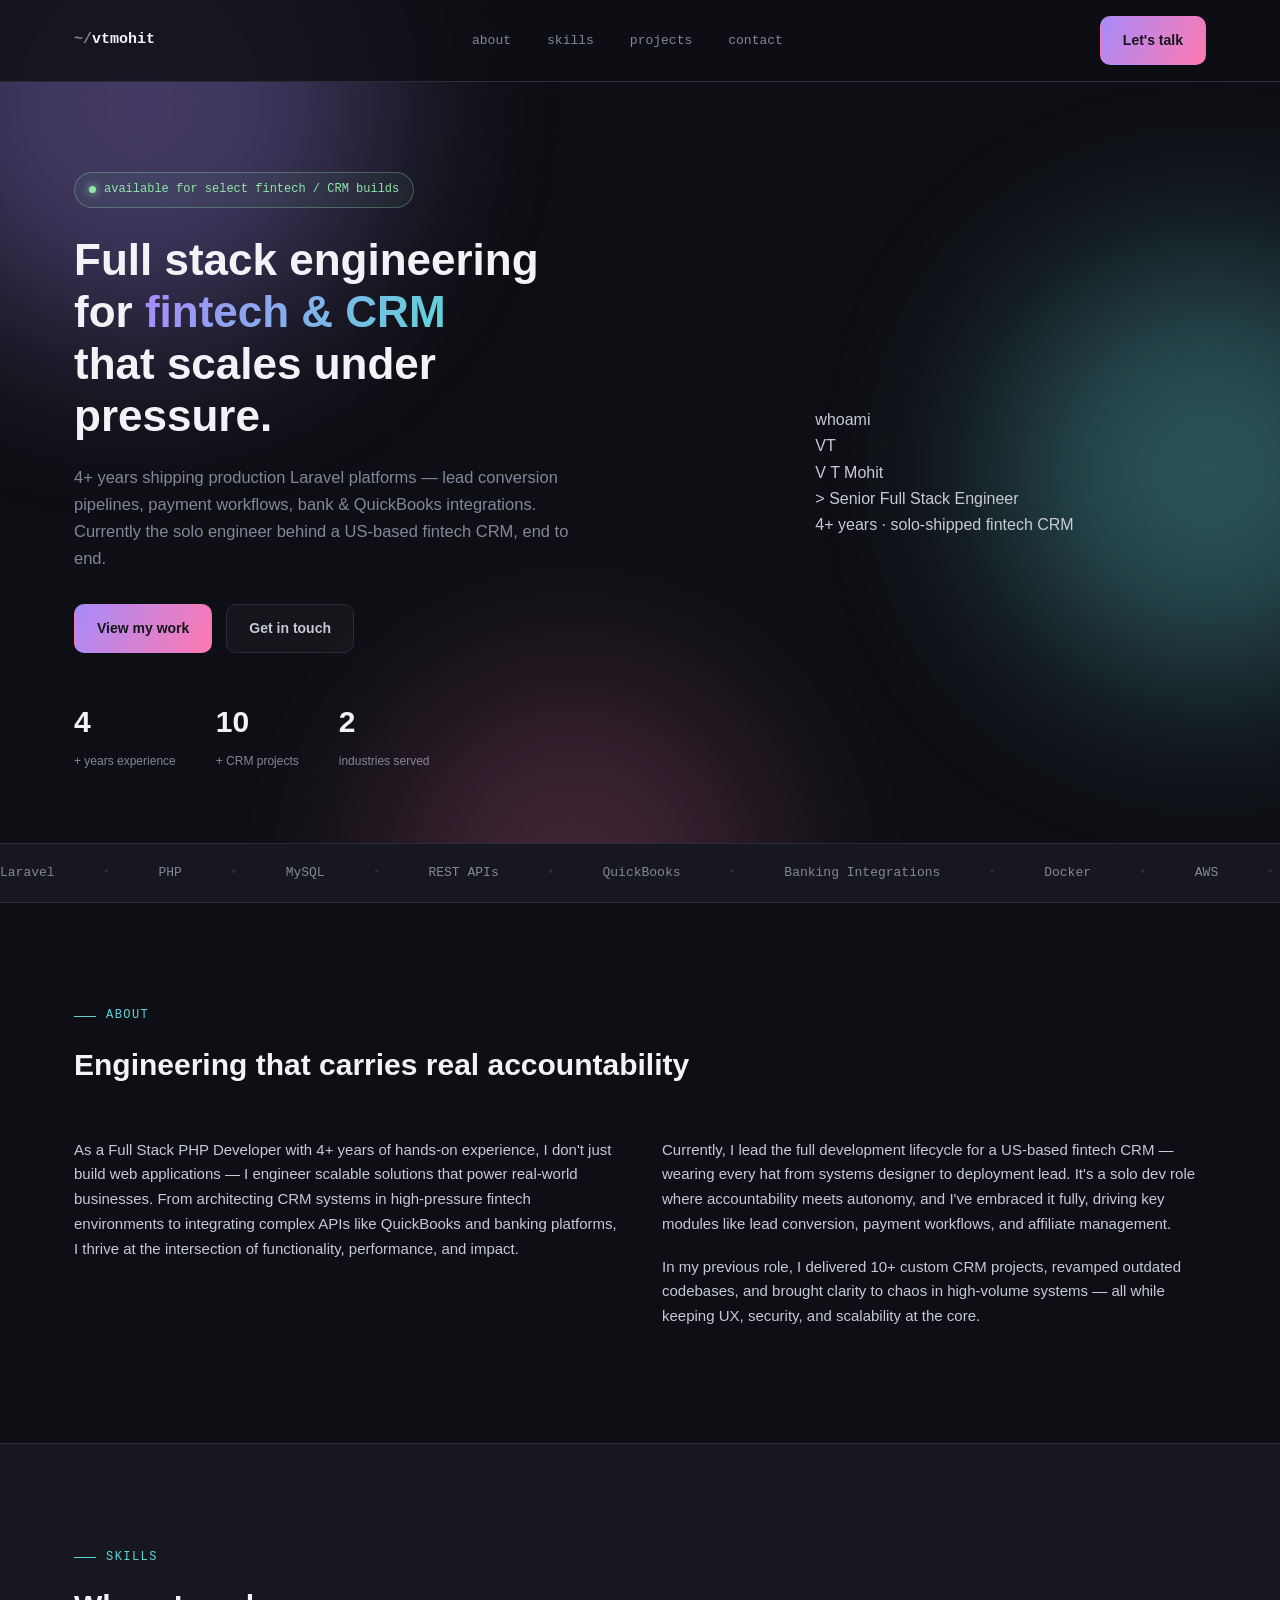
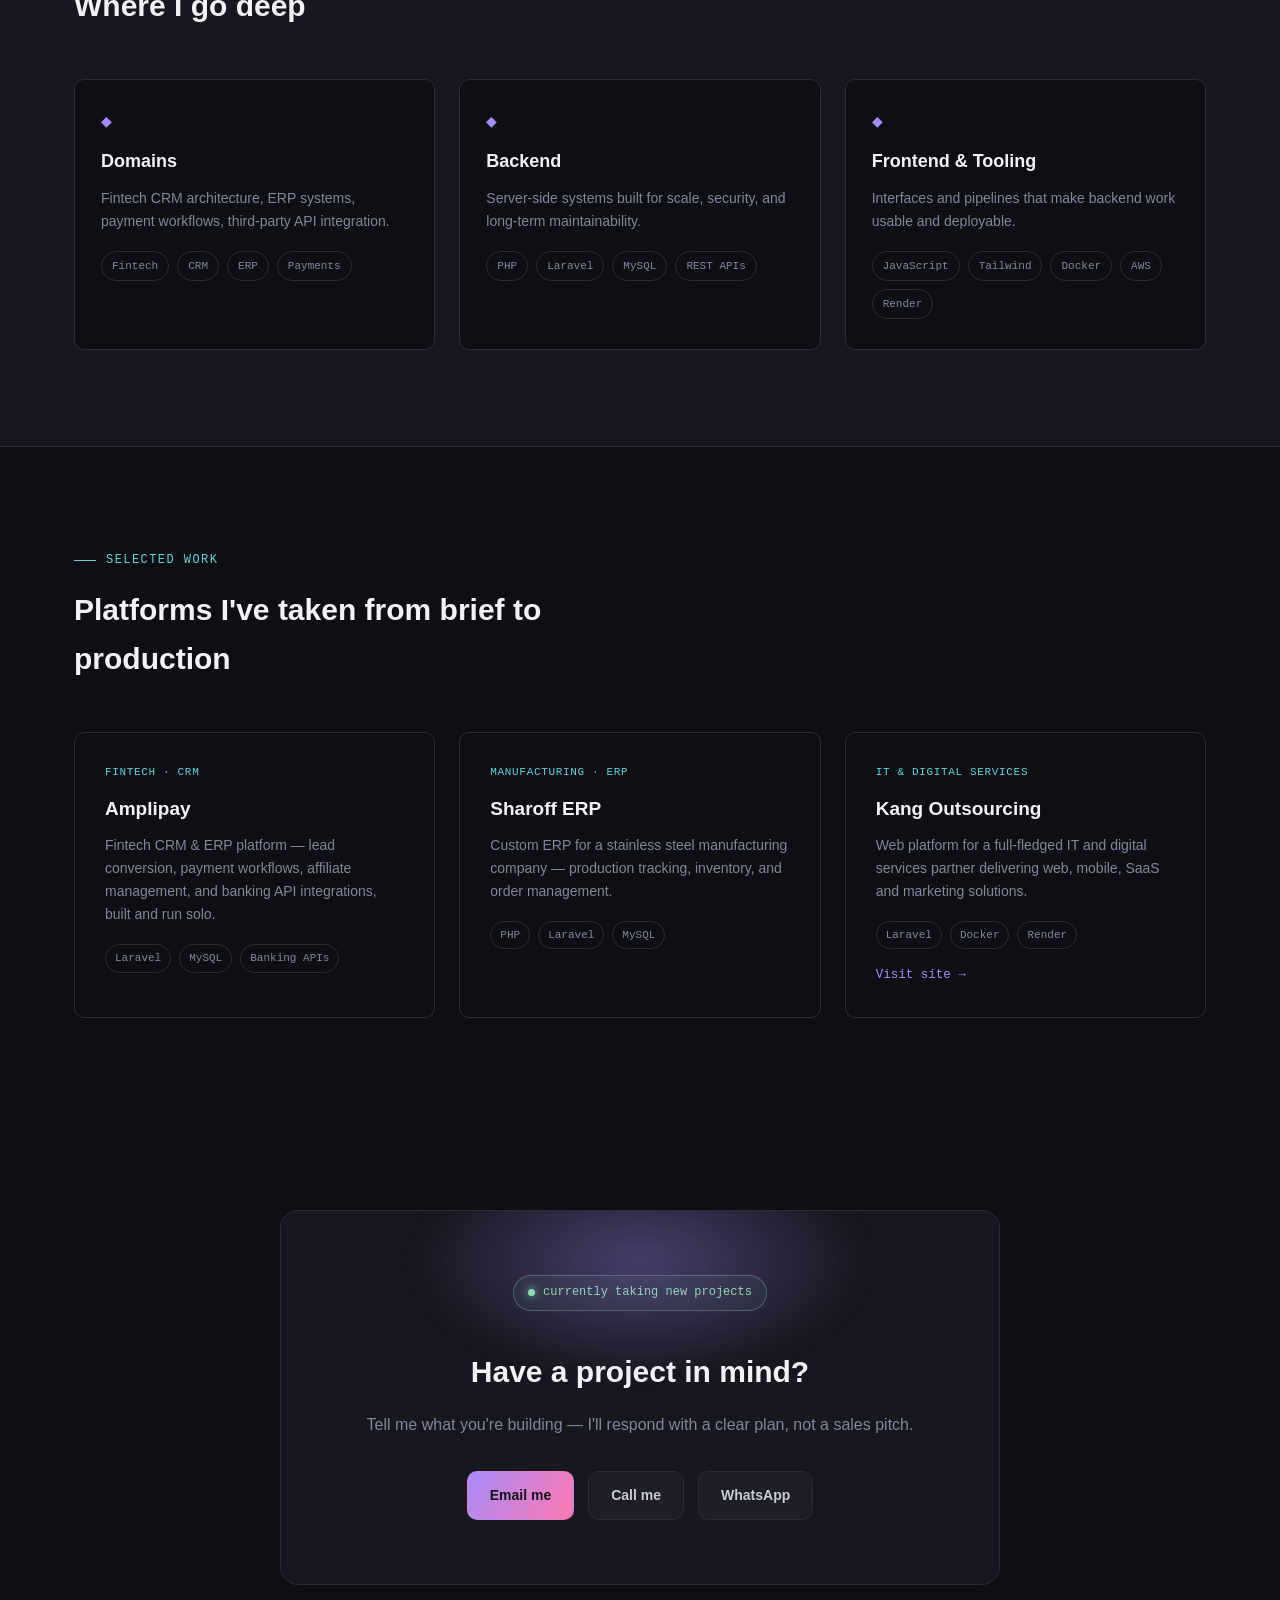
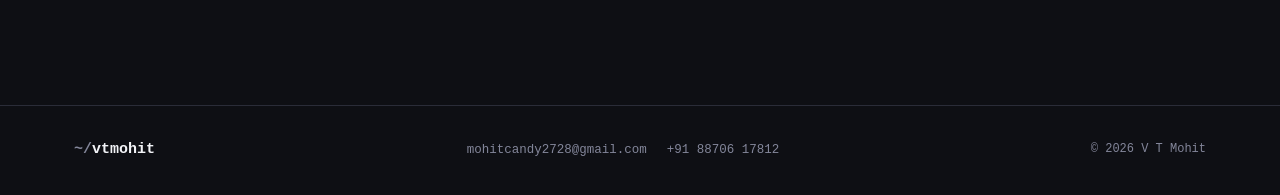
==== commit e1306c1f: "Update title and add type panel to index.html" ====
--- a/index.html
+++ b/index.html
@@ -3,7 +3,7 @@
 <head>
 <meta charset="UTF-8">
 <meta name="viewport" content="width=device-width, initial-scale=1.0">
-<title>V T Mohit — Senior Full Stack | CRM Platform Engineer | Fintech Solutions Specialist</title>
+<title>V T MOHIT — Senior Full Stack | CRM Platform Engineer | Fintech Solutions Specialist</title>
 <meta name="description" content="Full Stack PHP Developer specializing in Fintech CRM and ERP solutions. 4+ years engineering scalable business platforms.">
 <link rel="preconnect" href="https://fonts.googleapis.com">
 <link href="https://fonts.googleapis.com/css2?family=JetBrains+Mono:wght@400;500;600;700&family=Space+Grotesk:wght@500;600;700&family=Inter:wght@400;500;600;700&display=swap" rel="stylesheet">
@@ -53,19 +53,20 @@
       </div>
 
       <div class="hero-visual reveal">
-        <div class="orbit-card">
-          <div class="orbit-ring ring-1"></div>
-          <div class="orbit-ring ring-2"></div>
-          <div class="core-card">
-            <div class="core-avatar">VT</div>
-            <div class="core-name">V T Mohit</div>
-            <div class="core-role">Senior Full Stack Engineer</div>
+        <div class="type-panel">
+          <div class="type-panel-bar">
+            <span class="dot red"></span><span class="dot yellow"></span><span class="dot green"></span>
+            <span class="type-panel-label">whoami</span>
           </div>
-          <div class="float-chip chip-1">Laravel</div>
-          <div class="float-chip chip-2">Fintech CRM</div>
-          <div class="float-chip chip-3">QuickBooks API</div>
-          <div class="float-chip chip-4">ERP Systems</div>
-          <div class="float-chip chip-5">MySQL</div>
+          <div class="type-panel-body">
+            <div class="type-avatar">VT</div>
+            <div class="type-name">V T Mohit</div>
+            <div class="type-line">
+              <span class="type-prefix">&gt;</span>
+              <span id="typedRole" class="type-role"></span><span class="type-cursor">&#8203;</span>
+            </div>
+            <div class="type-sub">4+ years &middot; solo-shipped fintech CRM</div>
+          </div>
         </div>
       </div>
     </div>
@@ -188,6 +189,33 @@
 </footer>
 
 <script>
+  // Typewriter role rotator
+  const roles = [
+    "Senior Full Stack Engineer",
+    "CRM Platform Engineer",
+    "Fintech Solutions Specialist",
+    "Laravel &amp; PHP Developer",
+    "API Integration Specialist"
+  ];
+  const typedEl = document.getElementById('typedRole');
+  if (typedEl) {
+    let ri = 0, ci = 0, deleting = false;
+    const tick = () => {
+      const full = roles[ri];
+      if (!deleting) {
+        ci++;
+        typedEl.textContent = full.slice(0, ci);
+        if (ci === full.length) { deleting = true; setTimeout(tick, 1400); return; }
+      } else {
+        ci--;
+        typedEl.textContent = full.slice(0, ci);
+        if (ci === 0) { deleting = false; ri = (ri + 1) % roles.length; }
+      }
+      setTimeout(tick, deleting ? 32 : 55);
+    };
+    tick();
+  }
+
   // Reveal on scroll
   const revealEls = document.querySelectorAll('.reveal');
   const io = new IntersectionObserver((entries) => {
